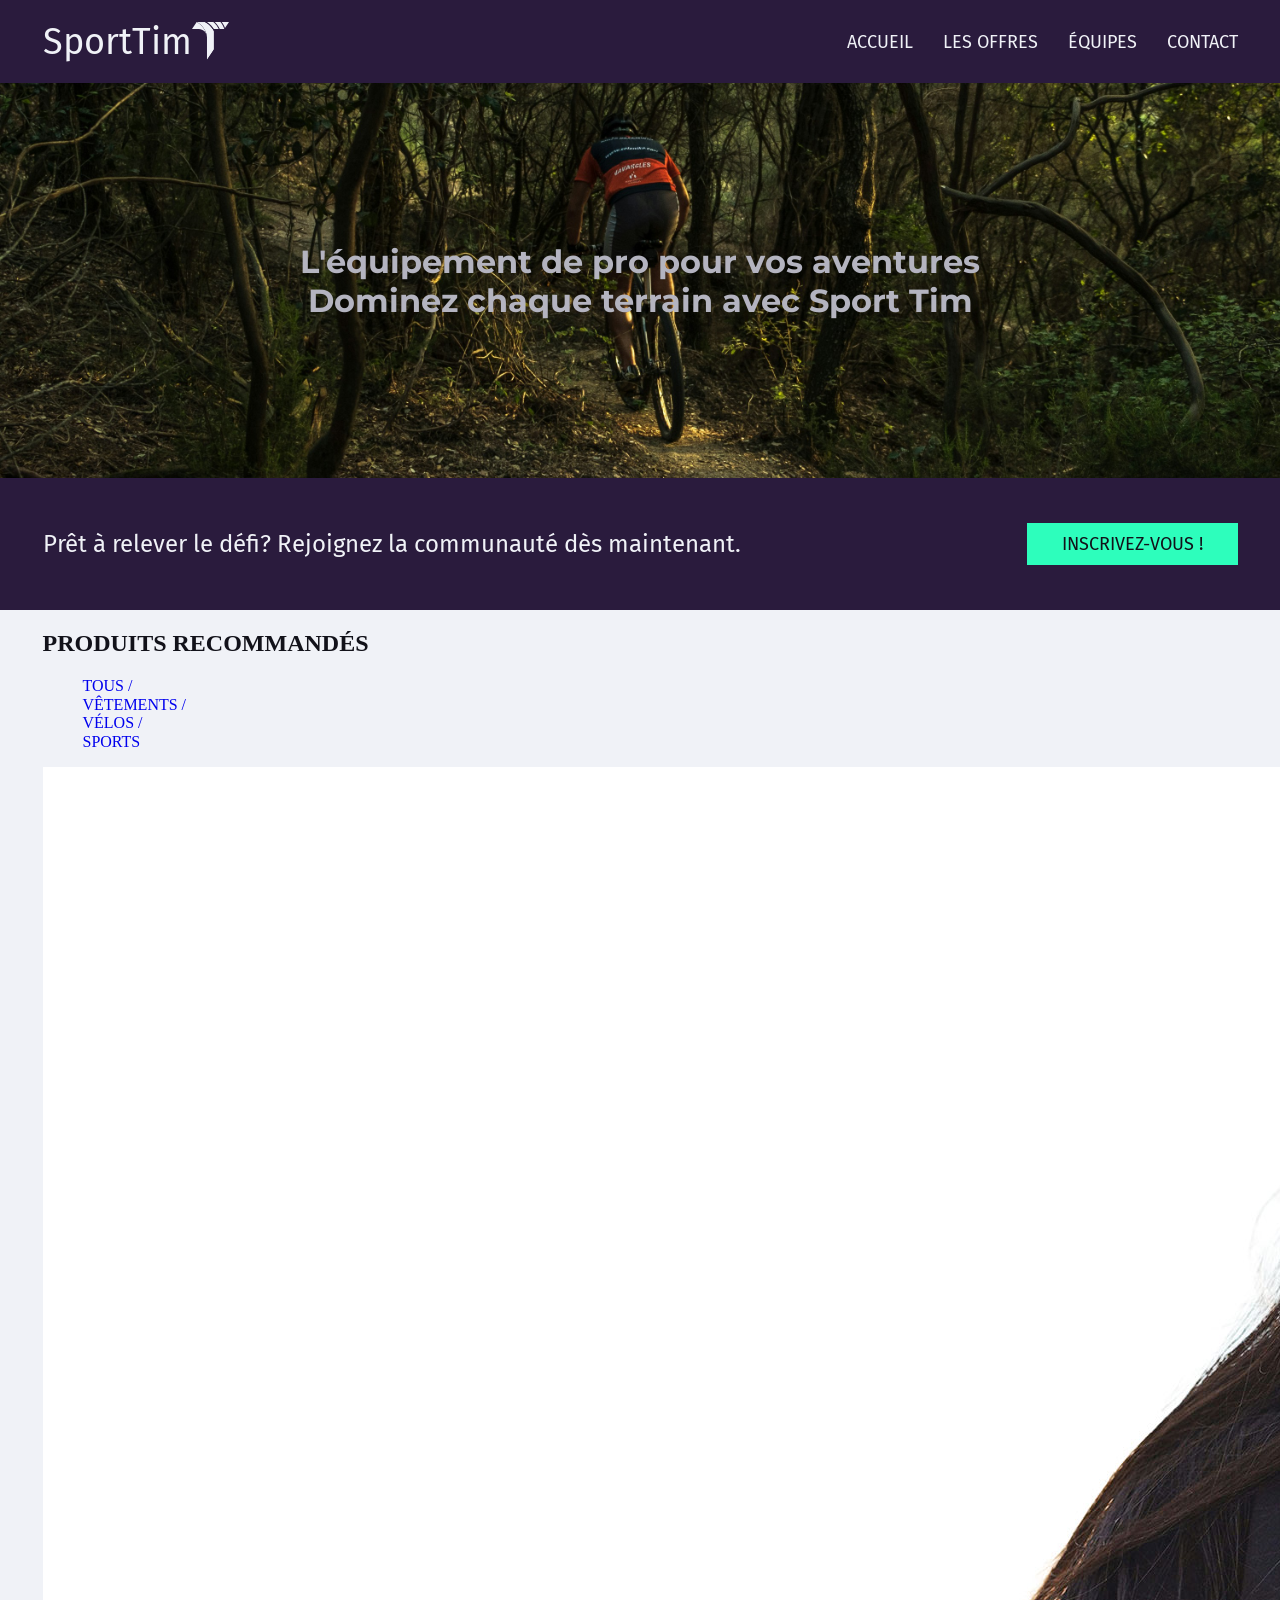
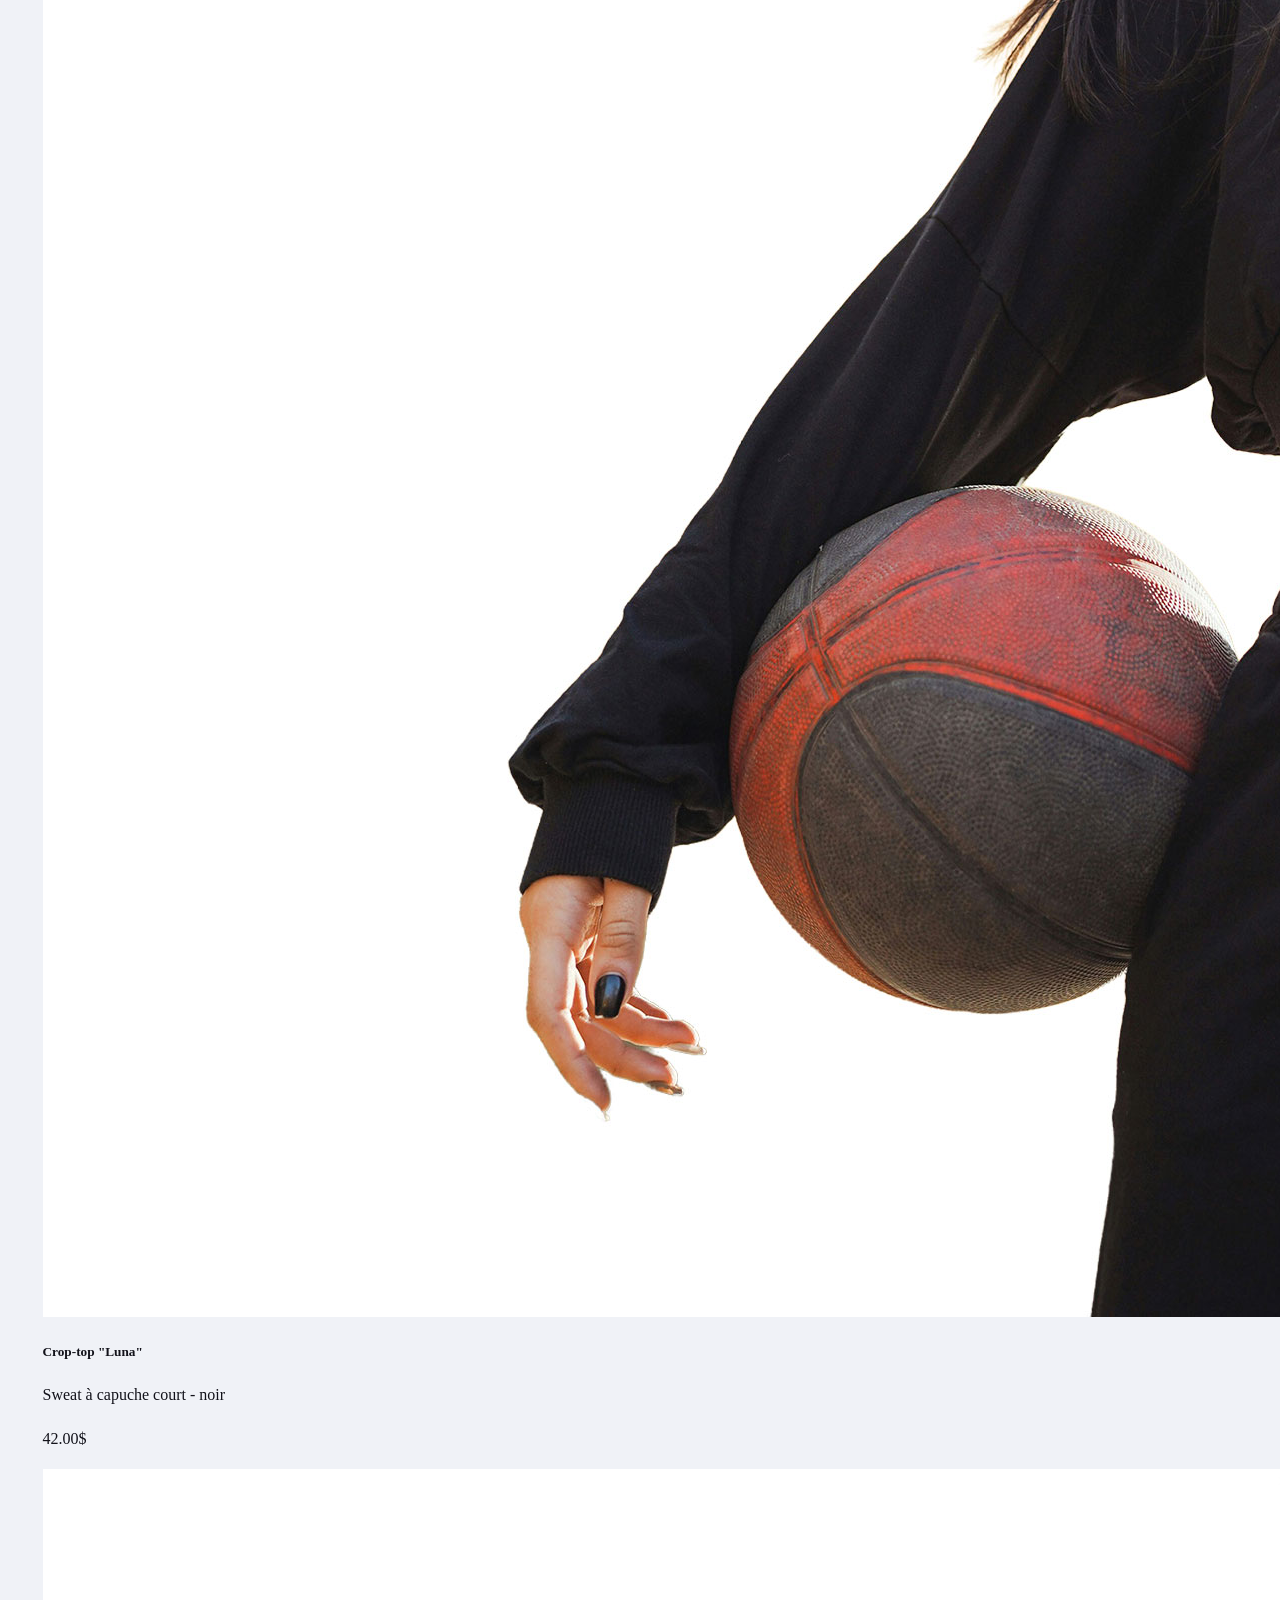
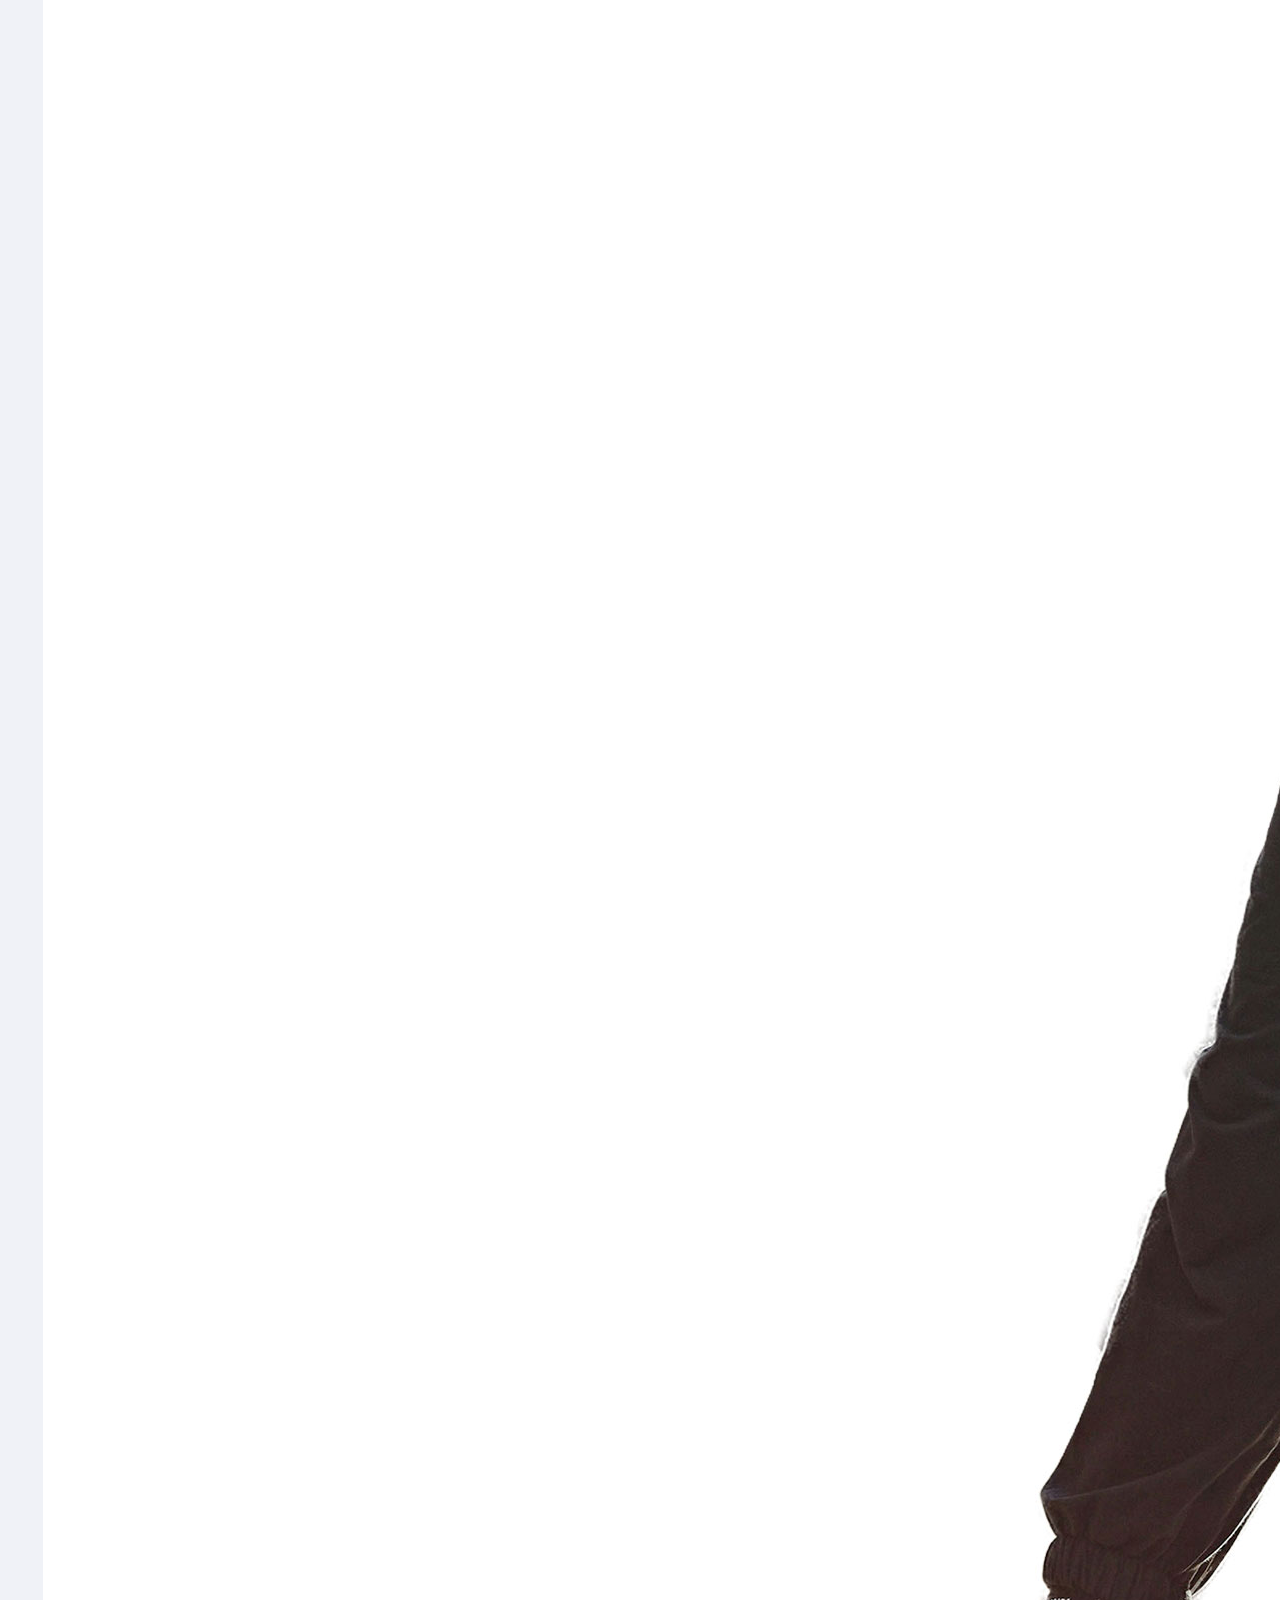
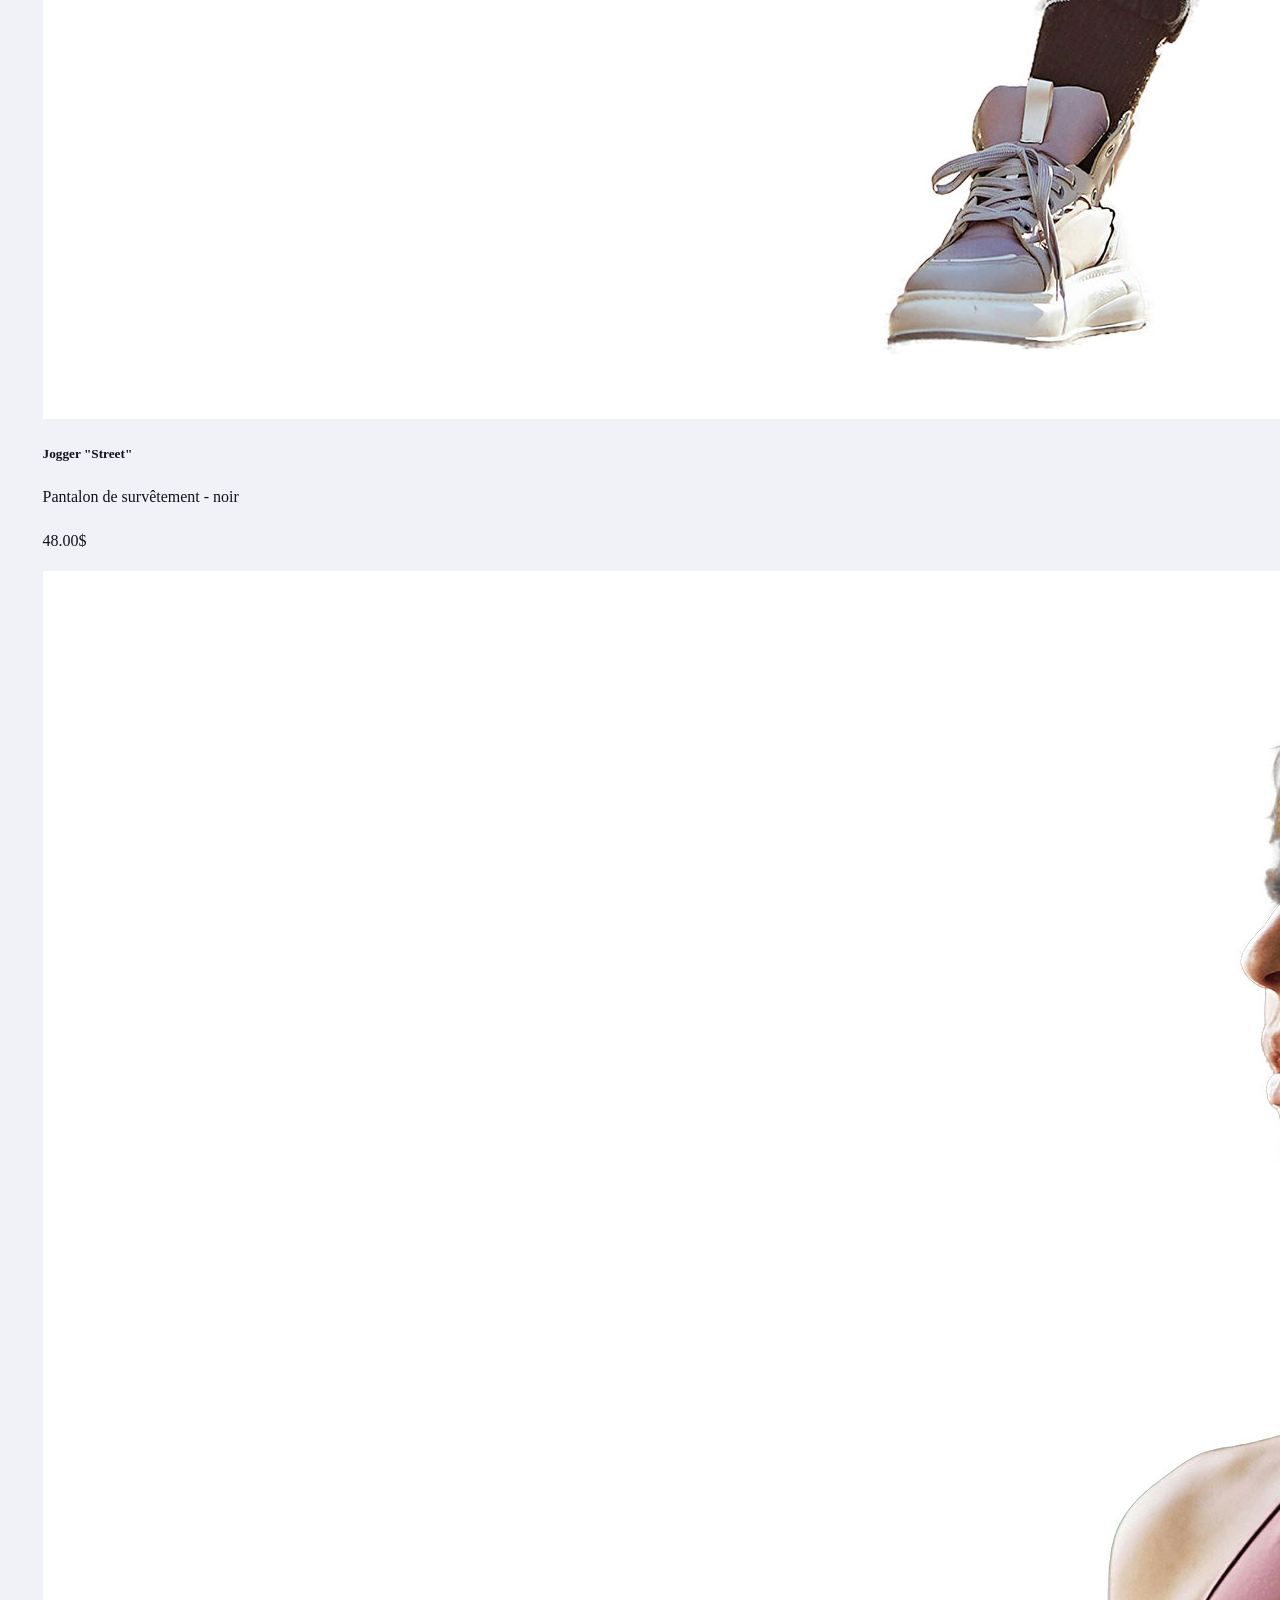
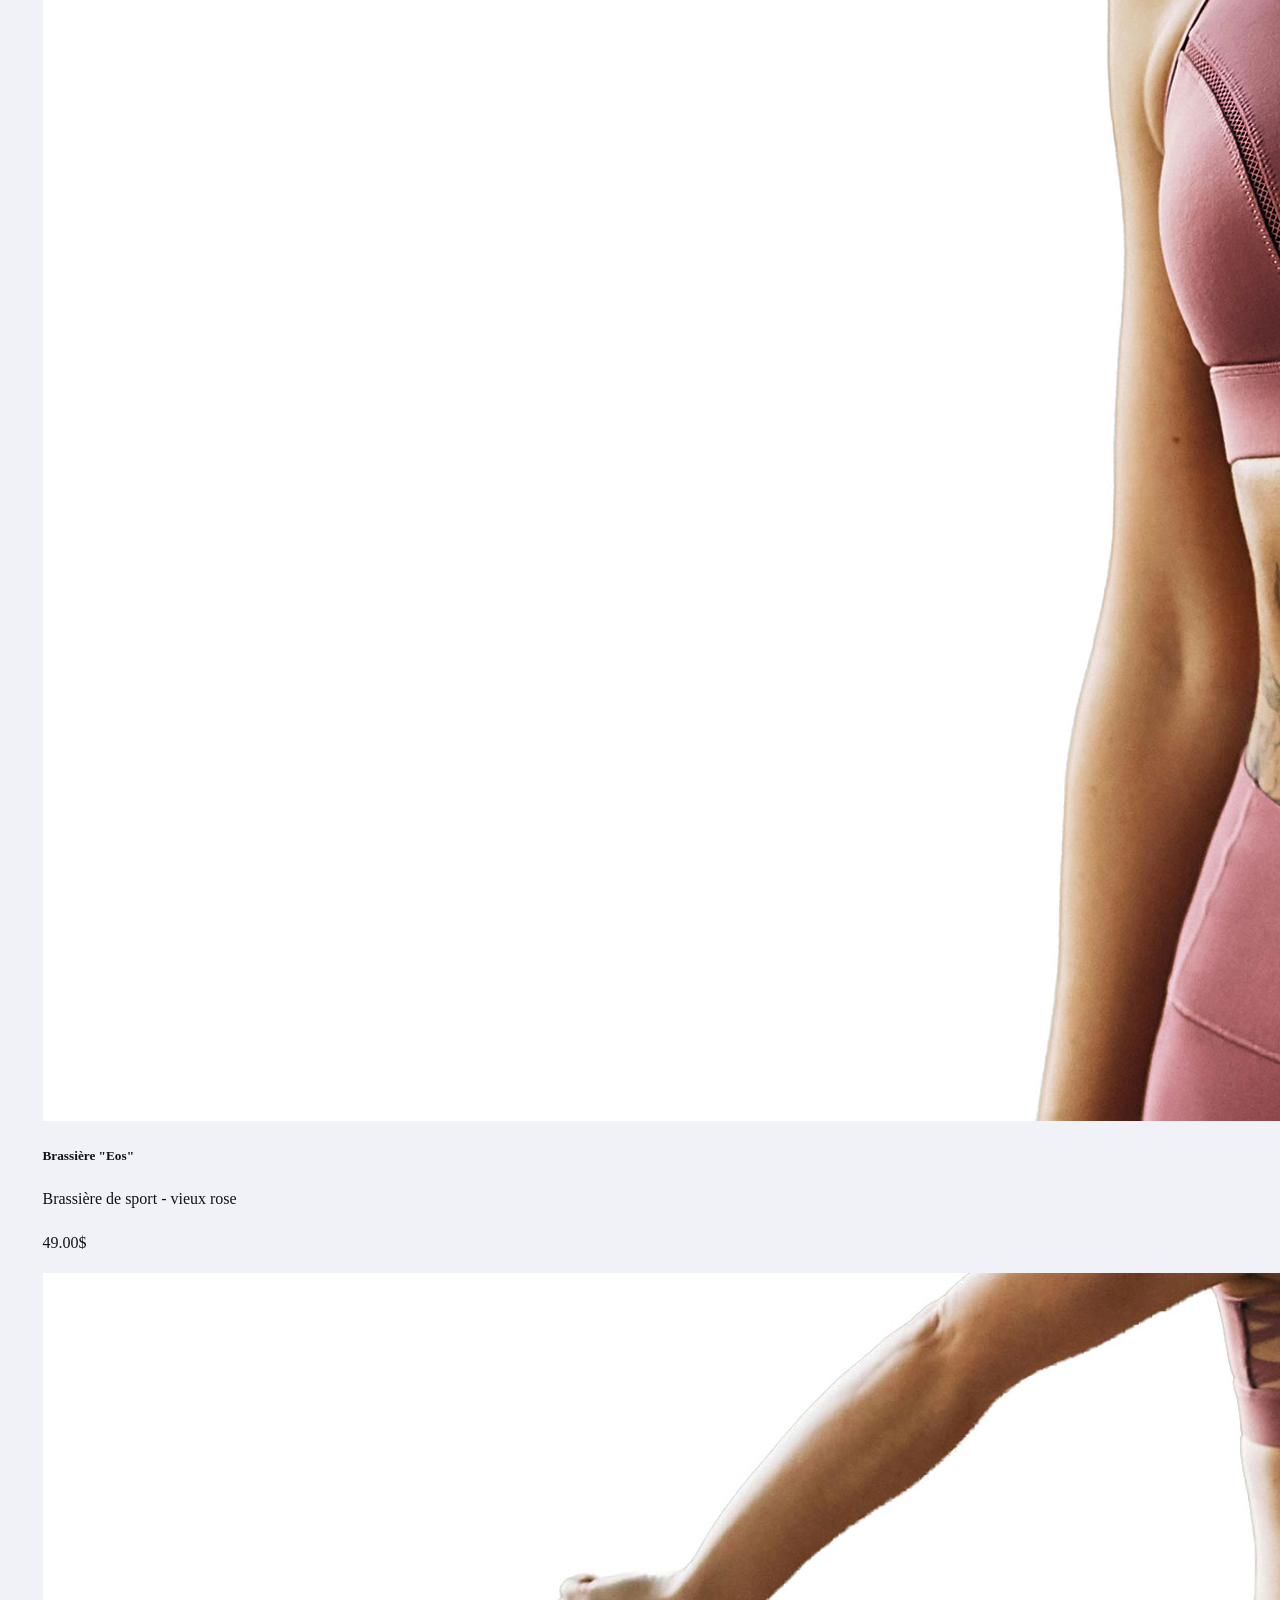
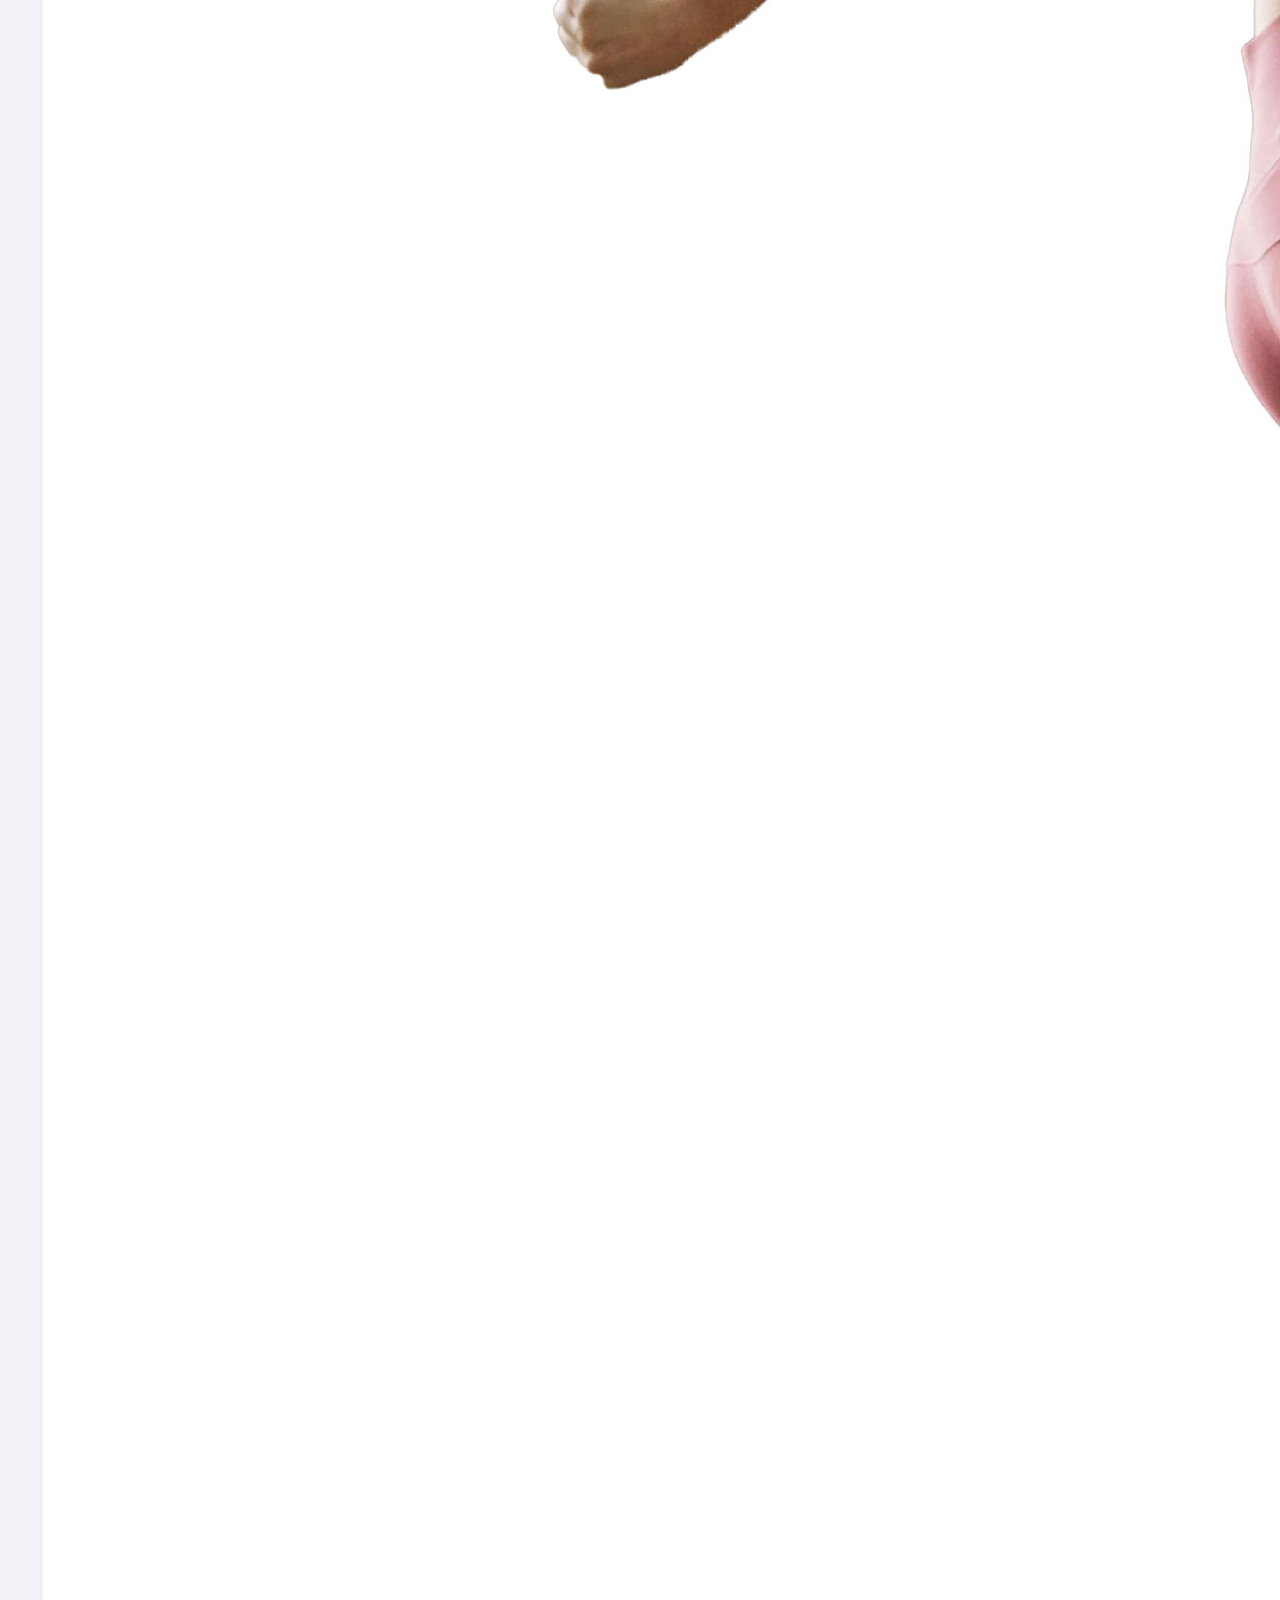
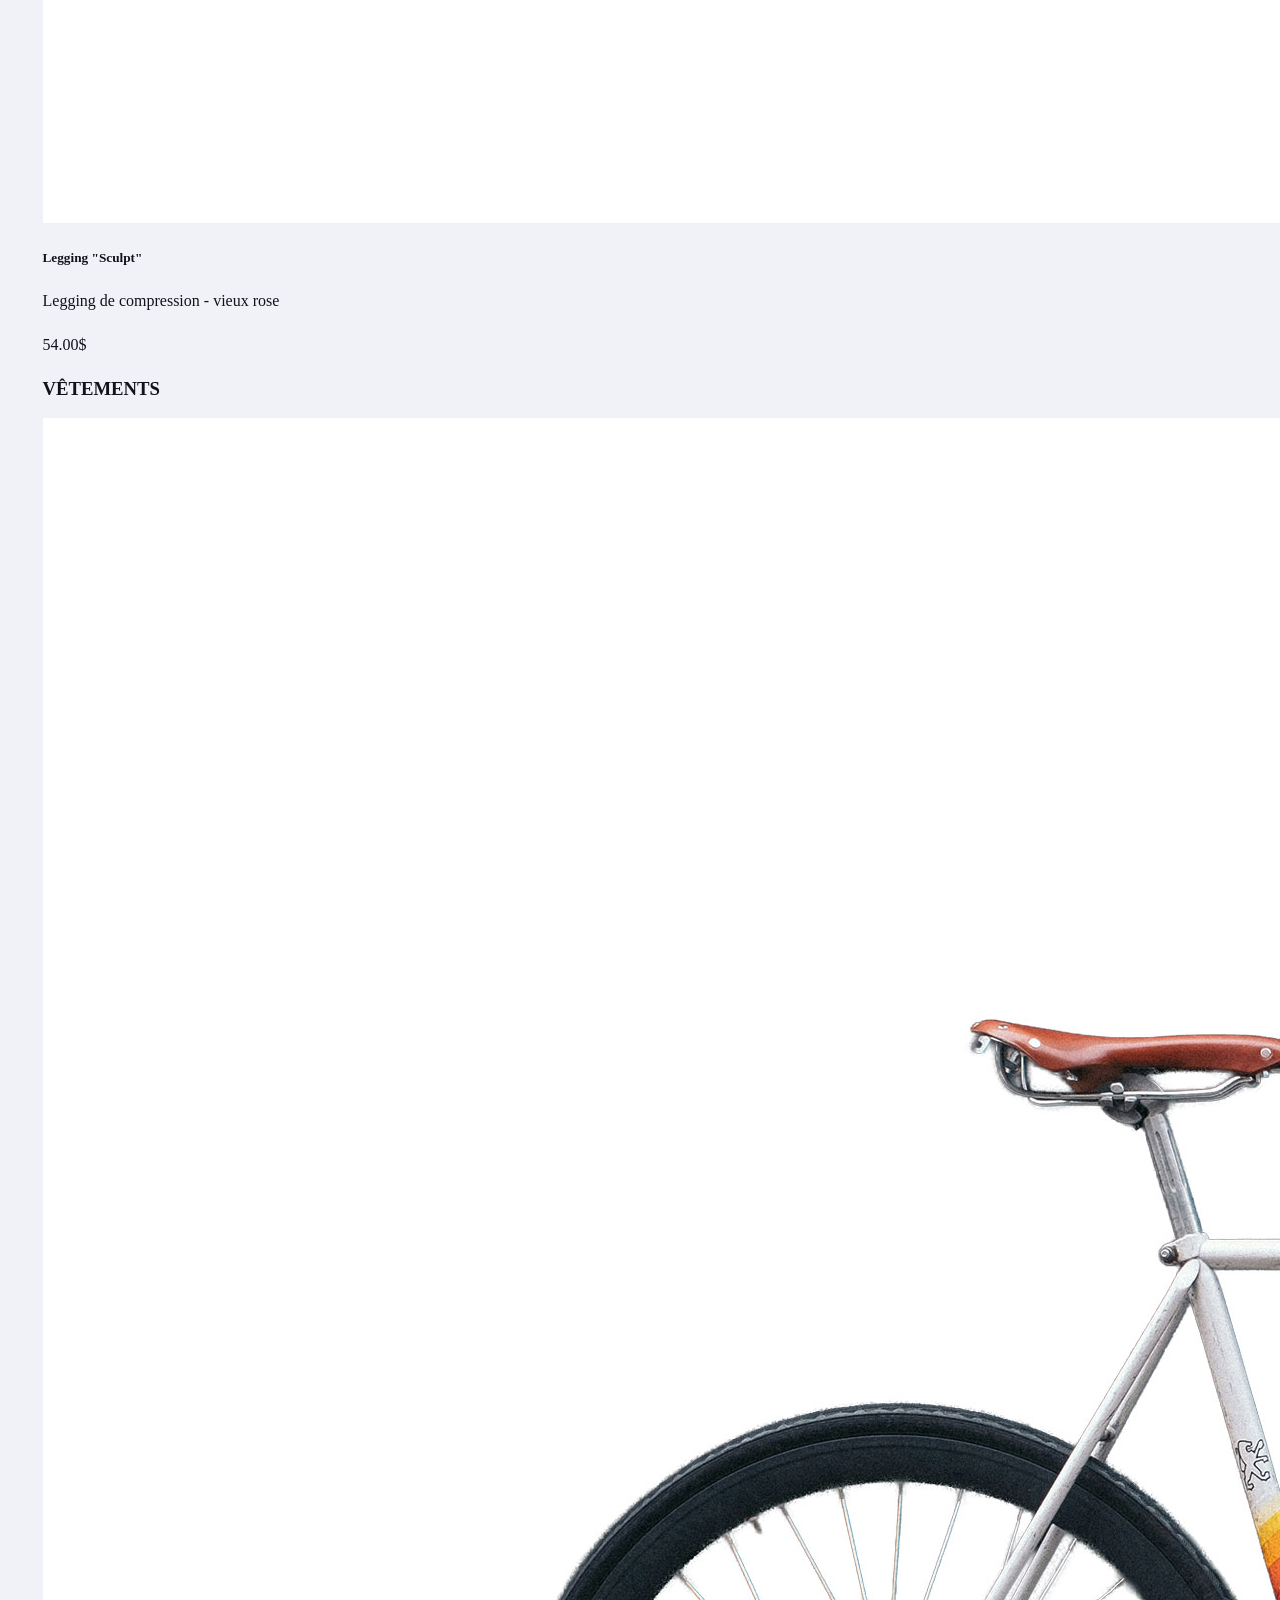
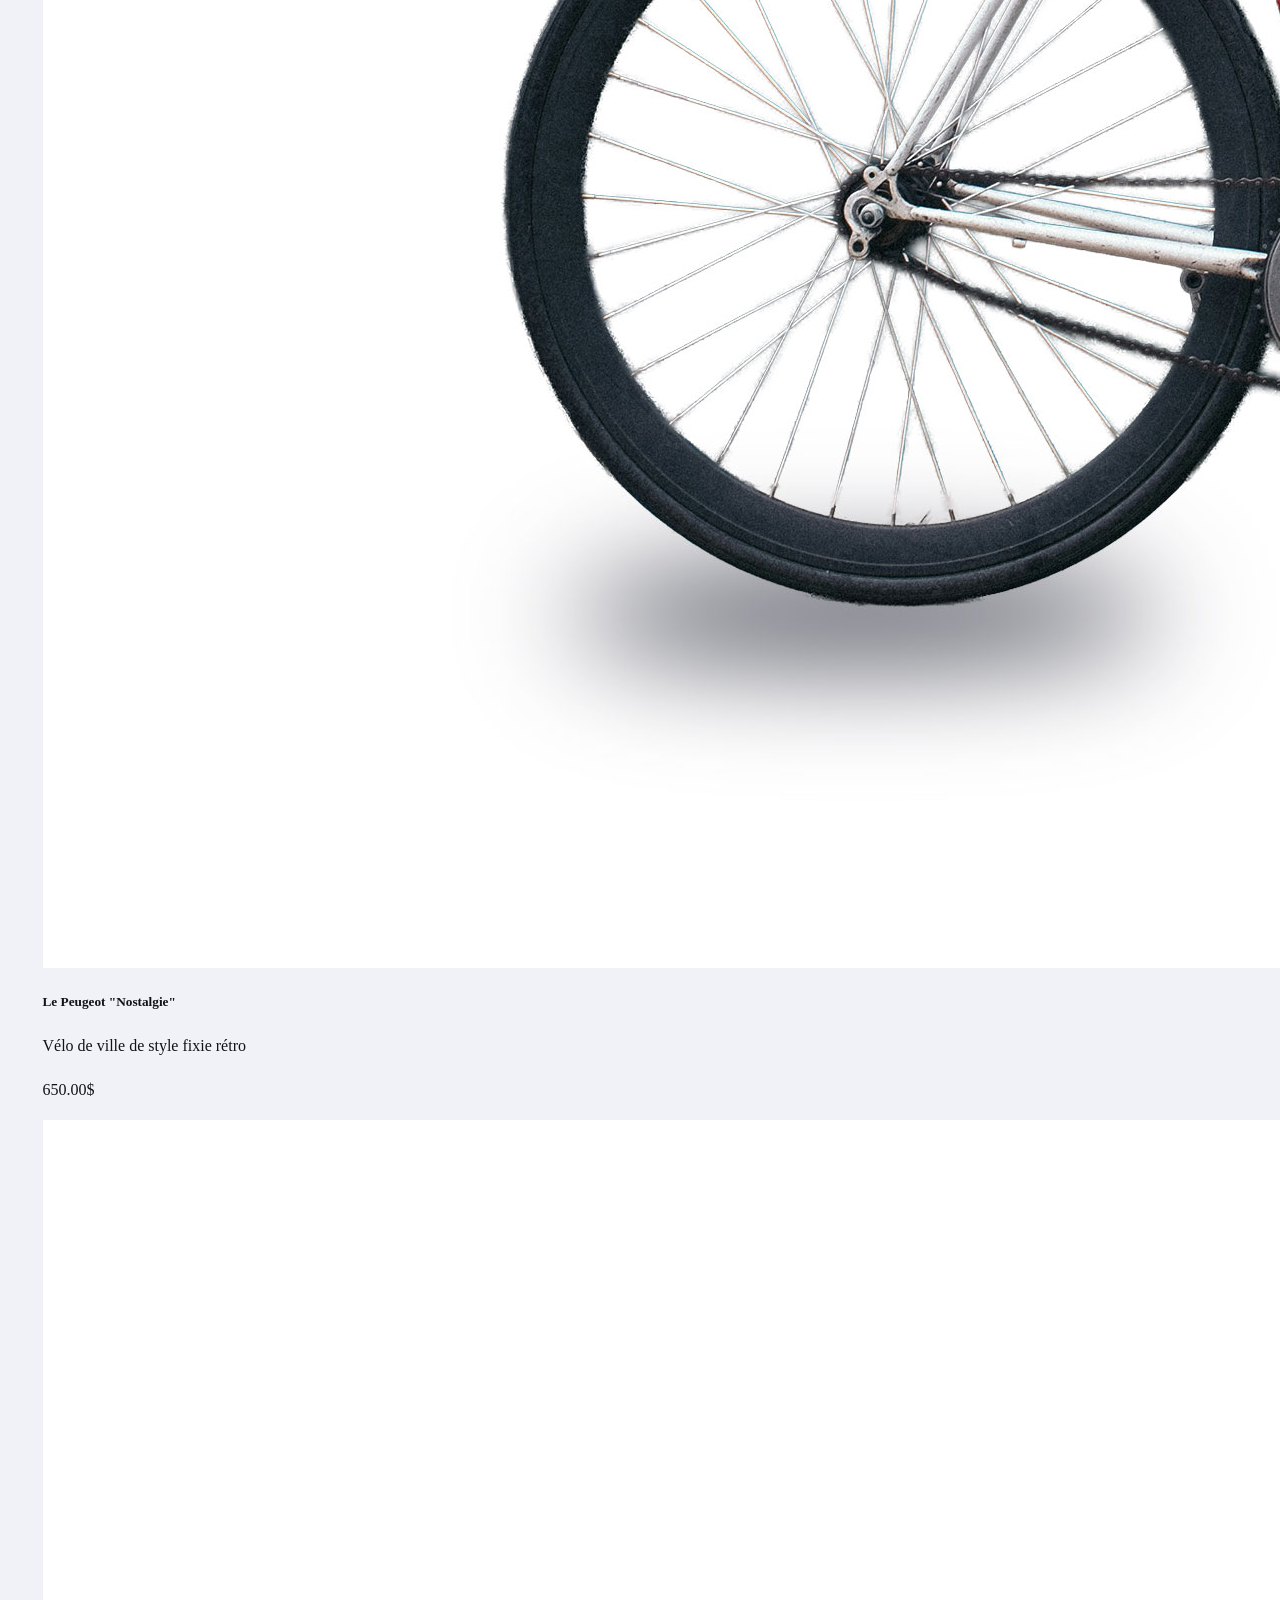
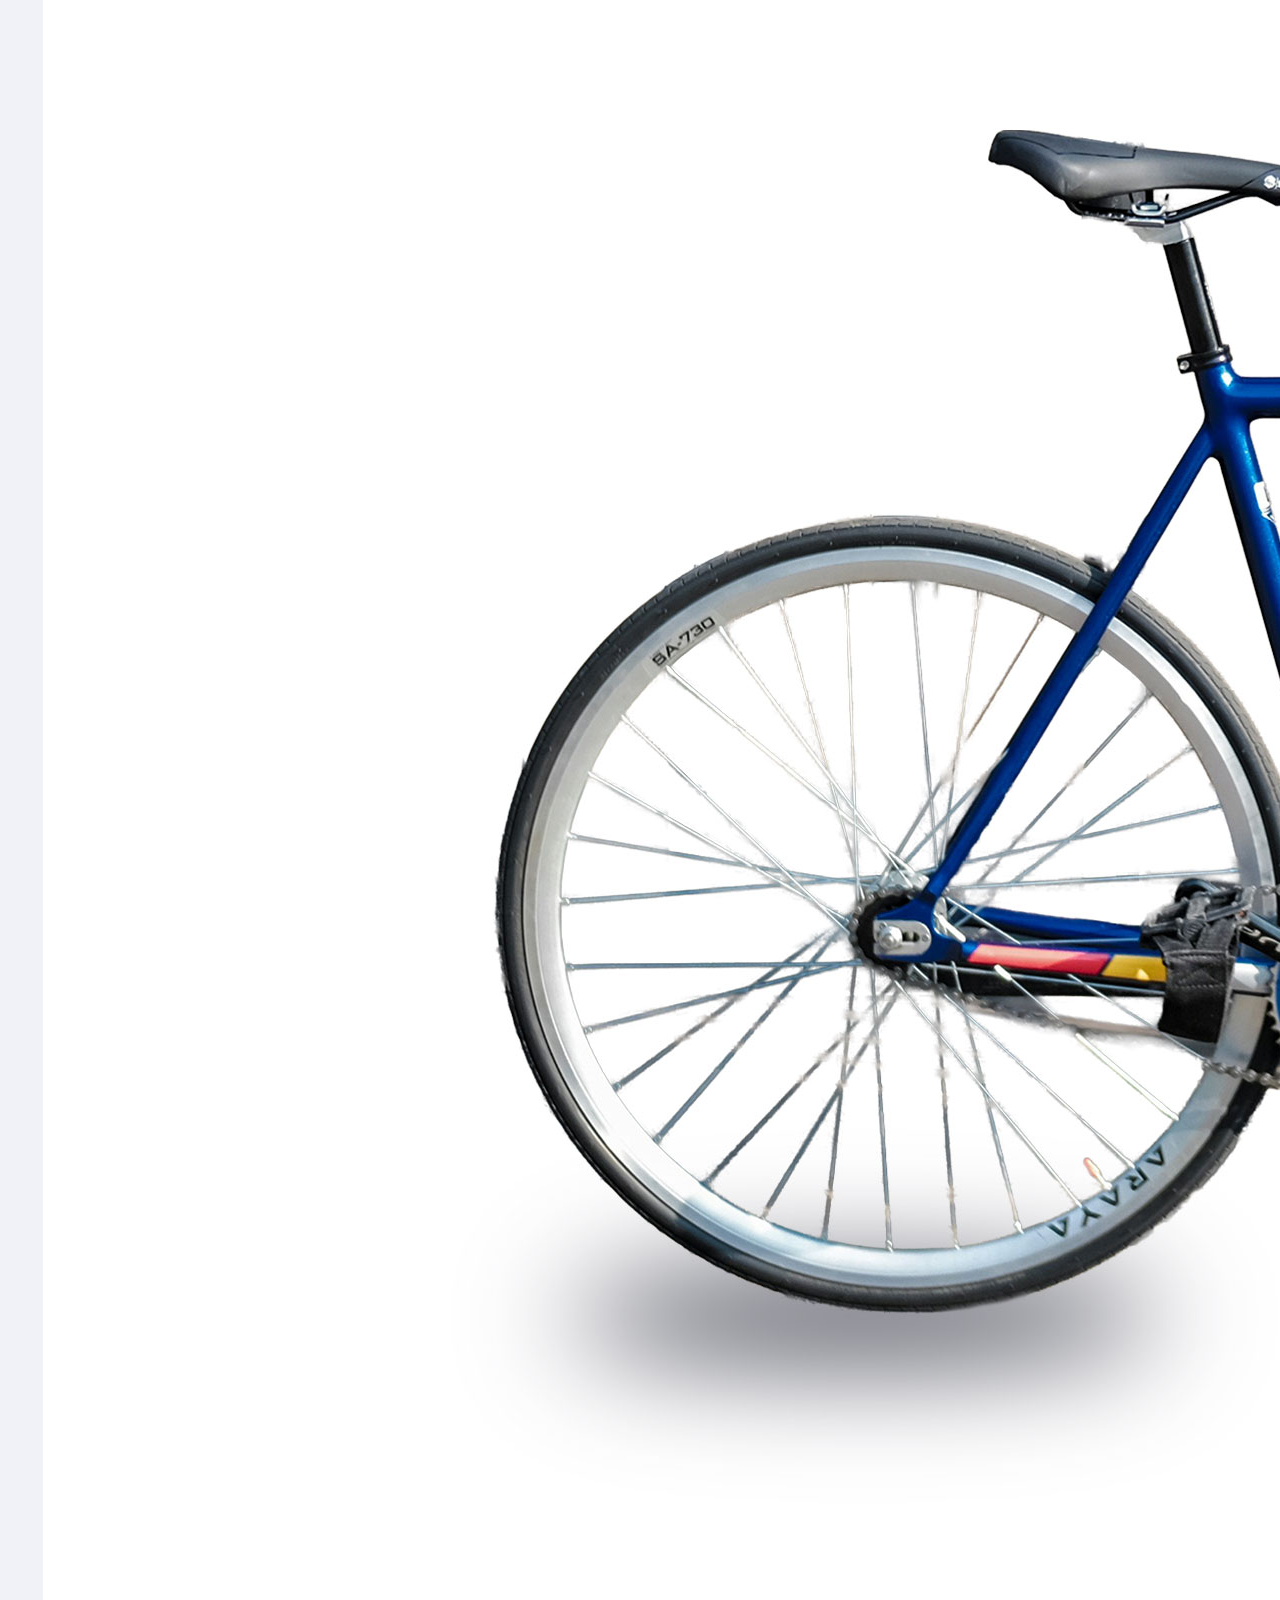
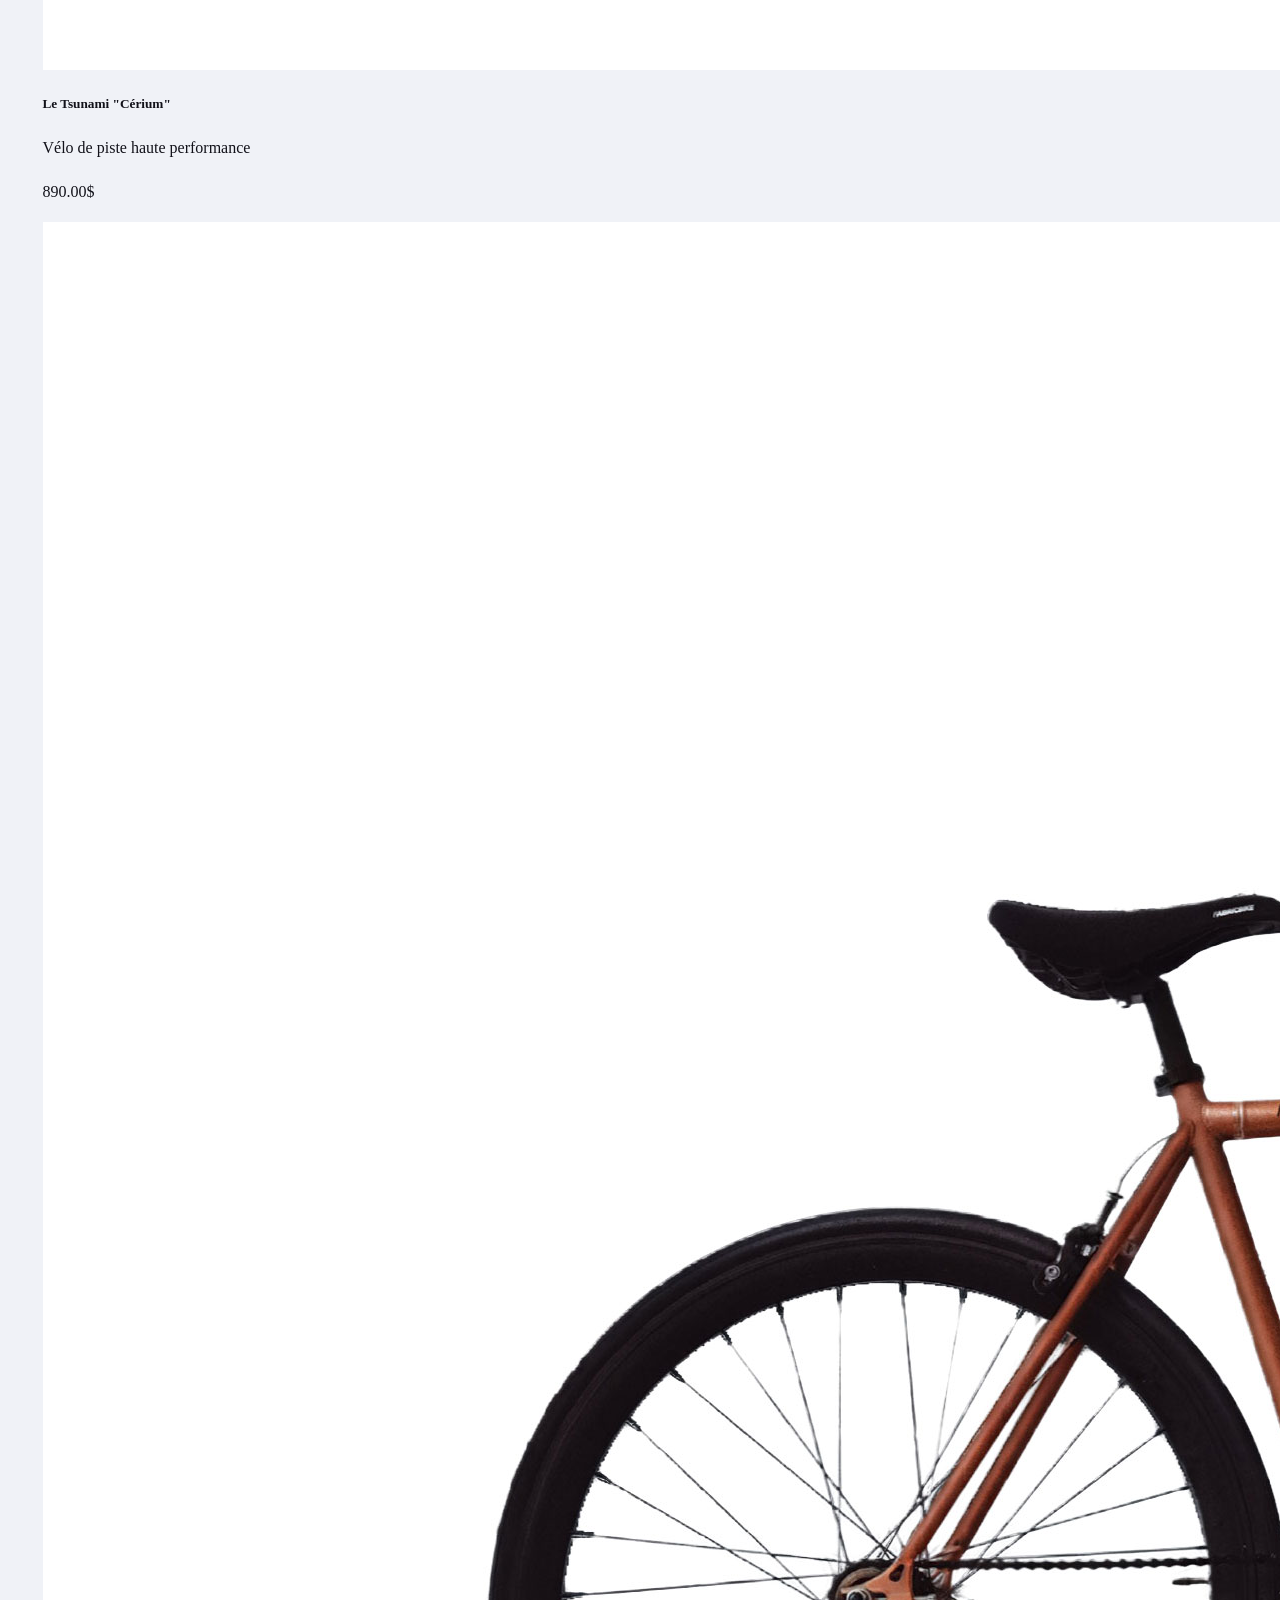
==== index.html @ 47d421eb "CTA-Terminé" ====
<!DOCTYPE html>
<html lang="fr">
  <head>
    <meta charset="UTF-8" />
    <meta name="viewport" content="width=device-width, initial-scale=1.0" />

    <link rel="stylesheet" href="css/normalize.css" />

    <link
      rel="stylesheet"
      href="https://fonts.googleapis.com/css2?family=Material+Symbols+Outlined:opsz,wght,FILL,GRAD@20..48,100..700,0..1,-50..200"
    />

    <link rel="preconnect" href="https://fonts.googleapis.com" />
    <link rel="preconnect" href="https://fonts.gstatic.com" crossorigin />
    <link
      href="https://fonts.googleapis.com/css2?family=Fira+Sans:ital,wght@0,100;0,200;0,300;0,400;0,500;0,600;0,700;0,800;0,900;1,100;1,200;1,300;1,400;1,500;1,600;1,700;1,800;1,900&family=Montserrat:ital,wght@0,100..900;1,100..900&display=swap"
      rel="stylesheet"
    />

    <link rel="stylesheet" href="css/style.css">
    <title>SportTim</title>
  </head>
  <body>
    <!--EnTête-->

    <header class="header">
      <div class="wrapper">
        <a class="logo" href="#"
          >SportTim <img src="images/Logo.svg" alt="Logo de SportTim"
        /></a>

        <nav>
          <ul class="menu">
            <li><a href="#">ACCUEIL</a></li>
            <li><a href="#">LES OFFRES</a></li>
            <li><a href="#">ÉQUIPES</a></li>
            <li><a href="#">CONTACT</a></li>
          </ul>
        </nav>
      </div>
    </header>

    <section class="hero">
      <div class="wrapper">
        <div class="contenu_hero">
          <h1>
            L'équipement de pro pour vos aventures <br>Dominez chaque terrain avec Sport Tim
          </h1>
        </div>
      </div>
    </section>

    <section class="call_to_action">
      <div class="wrapper">
        <h4>Prêt à relever le défi? Rejoignez la communauté dès maintenant.</h4>
        <a class="bouton" href="#">INSCRIVEZ-VOUS !</a>
      </div>
    </section>

    <!--Conteneur principal-->

    <section class="produits">
      <div class="wrapper">
        <div class="titre_produits">
          <h2>PRODUITS RECOMMANDÉS</h2>
          <nav>
            <ul class="nav_section">
              <li><a href="#">TOUS /</a></li>
              <li><a href="#">VÊTEMENTS /</a></li>
              <li><a href="#">VÉLOS /</a></li>
              <li><a href="#">SPORTS</a></li>
            </ul>
          </nav>
        </div>

        <div class="conteneur_vetements">
          <article class="card">
            <img src="images/vetement_01.jpg" alt="Crop-top Luna" />
            <h5>Crop-top "Luna"</h5>
            <p>Sweat à capuche court - noir</p>
            <p>42.00$</p>
          </article>

          <article class="card">
            <img src="images/pantalon_01.jpg" alt="Jogger Street" />
            <h5>Jogger "Street"</h5>
            <p>Pantalon de survêtement - noir</p>
            <p>48.00$</p>
          </article>

          <article class="card">
            <img src="images/vetement_02.jpg" alt="Brassière Eos" />
            <h5>Brassière "Eos"</h5>
            <p>Brassière de sport - vieux rose</p>
            <p>49.00$</p>
          </article>

          <article class="card">
            <img src="images/pantalon_02.jpg" alt="Legging Sculpt" />
            <h5>Legging "Sculpt"</h5>
            <p>Legging de compression - vieux rose</p>
            <p>54.00$</p>
          </article>
        </div>

        <div class="titre_vetements">
          <h3>VÊTEMENTS</h3>
        </div>

        <div class="conteneur_velo">
          <article class="card">
            <img src="images/velo_01.jpg" alt="Le Peugeot Nostalgie" />
            <h5>Le Peugeot "Nostalgie"</h5>
            <p>Vélo de ville de style fixie rétro</p>
            <p>650.00$</p>
          </article>

          <article class="card">
            <img src="images/velo_02.jpg" alt="Le Tsunami Cérium" />
            <h5>Le Tsunami "Cérium"</h5>
            <p>Vélo de piste haute performance</p>
            <p>890.00$</p>
          </article>

          <article class="card">
            <img src="images/velo_03.jpg" alt="Le Fabric Bronze" />
            <h5>Le Fabric "Bronze"</h5>
            <p>Bélo urbain minimaliste</p>
            <p>575.00$</p>
          </article>

          <article class="card">
            <img src="images/velo_04.jpg" alt="Le Specialized Apex" />
            <h5>Le Specialized "Apex"</h5>
            <p>Vélo de route de compétition</p>
            <p>3 200.00$</p>
          </article>
        </div>

        <div class="titre_velo">
          <h3>VÉLOS</h3>
        </div>

        <div class="bouton_produits">
          <a class="bouton" href="#">Voir tous les produits</a>
        </div>
      </div>
    </section>

    <!--Conteneur secondaire-->

    <section class="equipe">
      <div class="wrapper">
        <div class="titre_equipe"></div>
        <h2>NOTRE ÉQUIPE</h2>
        <p>
          Notre équipe de passionnés vous sélectionne les meilleurs équipements
          pour repousser vos limites. Profitez de notre expertise pour vivre
          pleinement votre passion du sport.
        </p>
      </div>

      <article class="card">
        <img src="images/employe_01.jpg" alt="Léa Marchand" />
        <h3>Léa Marchand</h3>
        <p>Directrice des opérations</p>
      </article>

      <article class="card">
        <img src="images/employe_02.jpg" alt="Marc-André Bossé" />
        <h3>Marc-André Bossé</h3>
        <p>Expert Technique</p>
      </article>

      <article class="card">
        <img src="images/employe_03.jpg" alt="Sophie Morin" />
        <h3>Sophie Morin</h3>
        <p>Conseillère Client</p>
      </article>
    </section>

    <!--Conteneur Tertiaire-->

    <section class="contact">
      <div class="wrapper">
        <div class="contenu_contact">
          <h2>POUR NOUS CONTACTER</h2>
          <p>
            445 Rue Saint-Louis <br />
            Montréal (Québec) H2W 1V8 <br />
            Canada <br />Tel: (202) 456-1111
          </p>
          <a class="bouton" href="#">ENVOYER UN COURRIEL</a>
        </div>
        <div class="contactbackground"></div>
      </div>
    </section>

    <!--Pied de page-->

    <footer class="footer">
      <div class="wrapper">
        <ul>
          <li>
            <a href="#"><img src="images/facebook.svg" alt="facebook" /></a>
          </li>
          <li>
            <a href="#"><img src="images/twitter.svg" alt="twitter" /></a>
          </li>
          <li>
            <a href="#"><img src="images/youtube.svg" alt="youtbe" /></a>
          </li>
          <li>
            <a href="#"><img src="images/tiktok.svg" alt="tiktok" /></a>
          </li>
          <li>
            <a href="#"><img src="images/linkedIn.svg" alt="linkedIn" /></a>
          </li>
        </ul>

        <a href="#"
          ><span class="material-symbols-outlined"> arrow_upward </span></a
        >
      </div>
    </footer>
  </body>
</html>
---- css/style.css ----
/*-------------------------------------------------------------------------------
GÉNÉRIQUE 
--------------------------------------------------------------------------------*/

html {
  box-sizing: border-box;
}

*,
*::before,
*::after {
  box-sizing: inherit;
}

/*-------------------------------------------------------------------------------
ÉLÉMENTS 
--------------------------------------------------------------------------------*/

/*--Général--*/

body{
    margin: 0;
    padding: 0;
    background-color: #F0F2F7;
    color: #12121A;
}

.wrapper{
    max-width: 1195px;
    margin: 0 auto;
}

a{
    text-decoration: none;
}

p{
    font: 400 1.125 "Fira Sans", sans-serif;
    line-height: 28px;
}

ul{
    list-style: none;
}


/*--Call-to-action--*/

h4{
    font: 400 1.5rem "Fira Sans", sans-serif;
}


/*-------------------------------------------------------------------------------
COMPONENTS 
--------------------------------------------------------------------------------*/

/*--Général--*/

.bouton{
    background-color: #2DFEBC;
    color: #12121A;
    padding: 10px 30px;

    font: 400 1.125rem "Fira Sans", sans-serif;

    border-right: #2DFEBC solid 5px;
    border-left:#2DFEBC solid 5px ;
}

.bouton:hover{
    border: #12121A solid 5px;

    
    
}

/*--Header--*/

.header{
    background-color:#2A1B3D ;
    color: #F0F2F7;

}

.logo{
    font: 400 2.25rem "Fira Sans", sans-serif;
    color: #F0F2F7;
    display: flex;
    align-items: center;
    justify-content: center;
}

.logo img{
    width:37px;

}

.header .wrapper{
    height: 83px;
    display: flex;
    align-items: center;
    justify-content: space-between;
}

.menu{
    display: flex;
    align-items: center;
    justify-content: space-between;
    gap: 30px;

}

.menu a{
    color:#F0F2F7 ;

    font: 400 1.125rem "Fira Sans", sans-serif;
}

.menu a:hover{
    color: #2DFEBC;
}






/*--Héro--*/

.hero{
    background-image: url(../images/hero.jpg);
    background-size: cover;
    background-position: center;
    height: 395px;

}

.contenu_hero {
    display: flex;
    align-items: center;
    justify-content: center;

    color: #B4B4C0;

    height: 395px;


    font: 800 1rem "Montserrat", sans-serif;
    text-align: center;
}




/*--Call-to-action--*/

.call_to_action{
    background-color: #2A1B3D;
    color: #F0F2F7;
    height: 132px;
}

.call_to_action .wrapper{
    display: flex;
    align-items: center;
    justify-content: space-between;
    height: 132px;

}
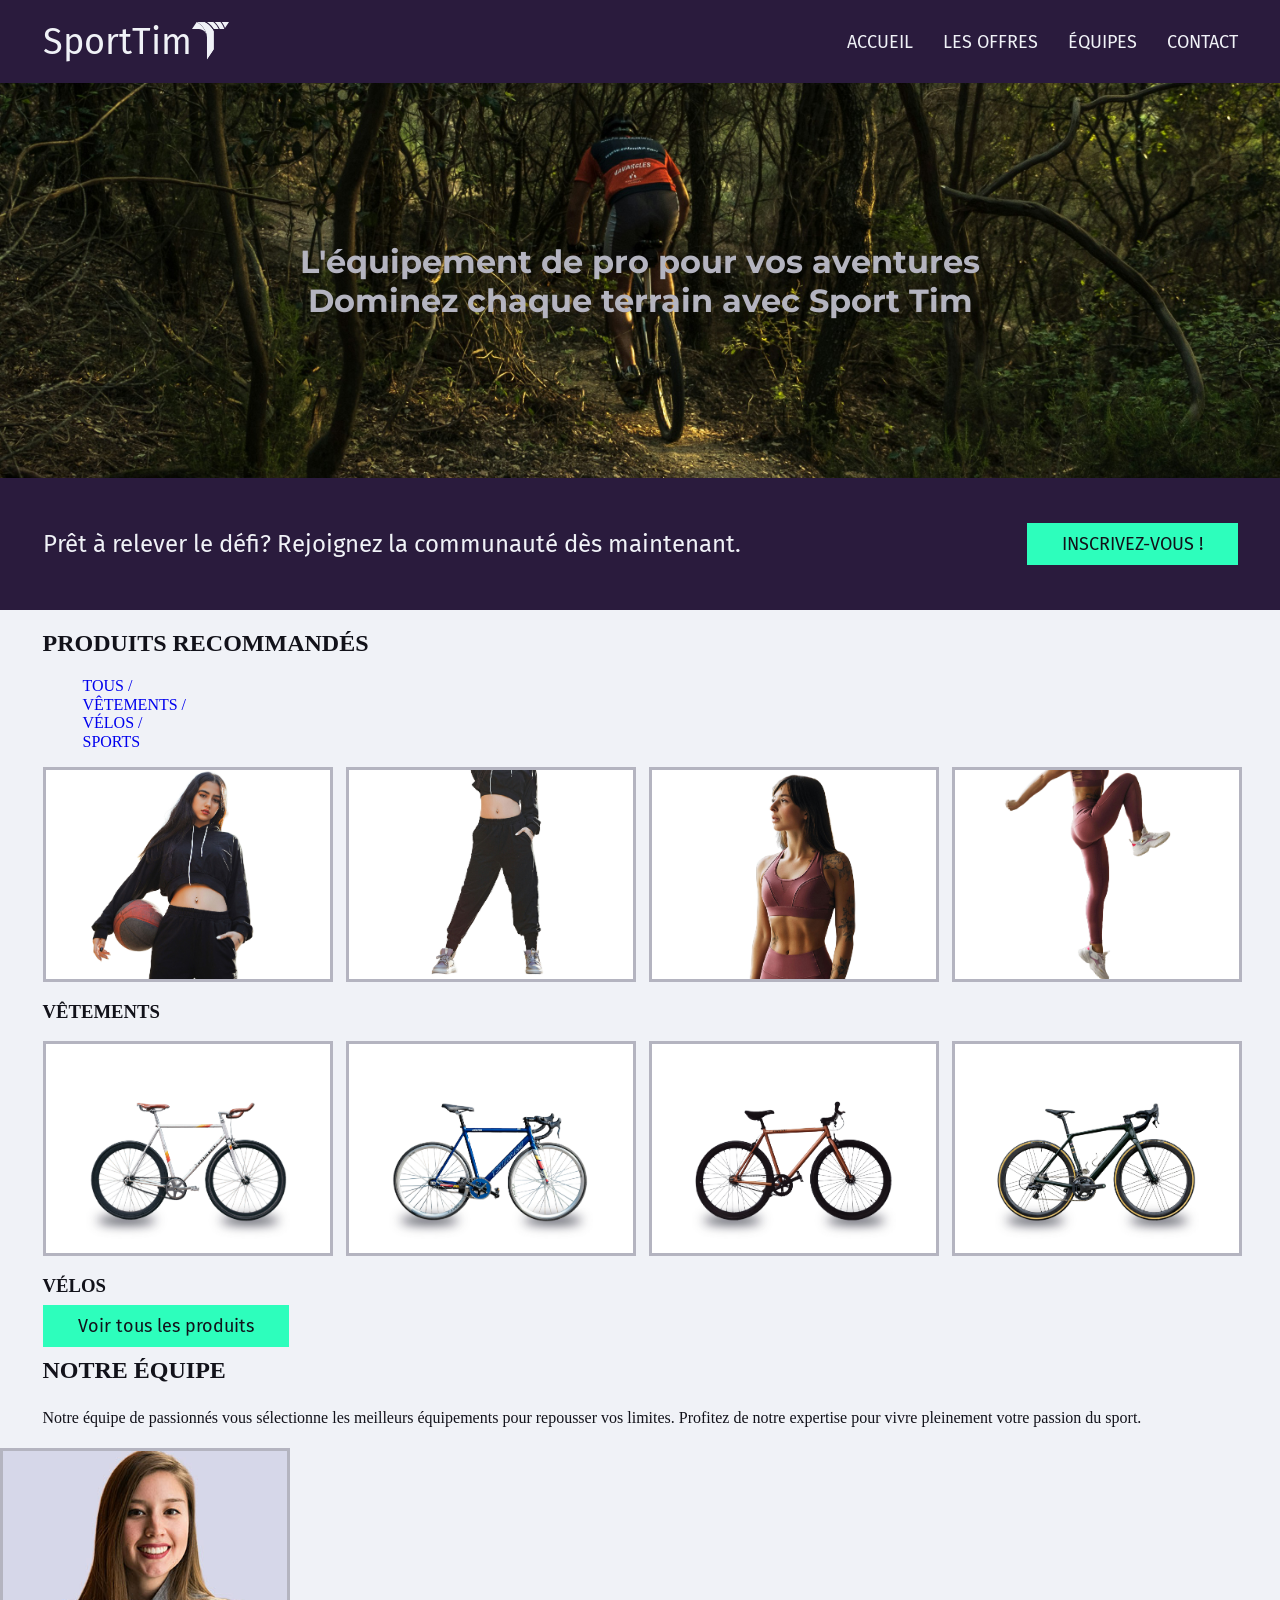
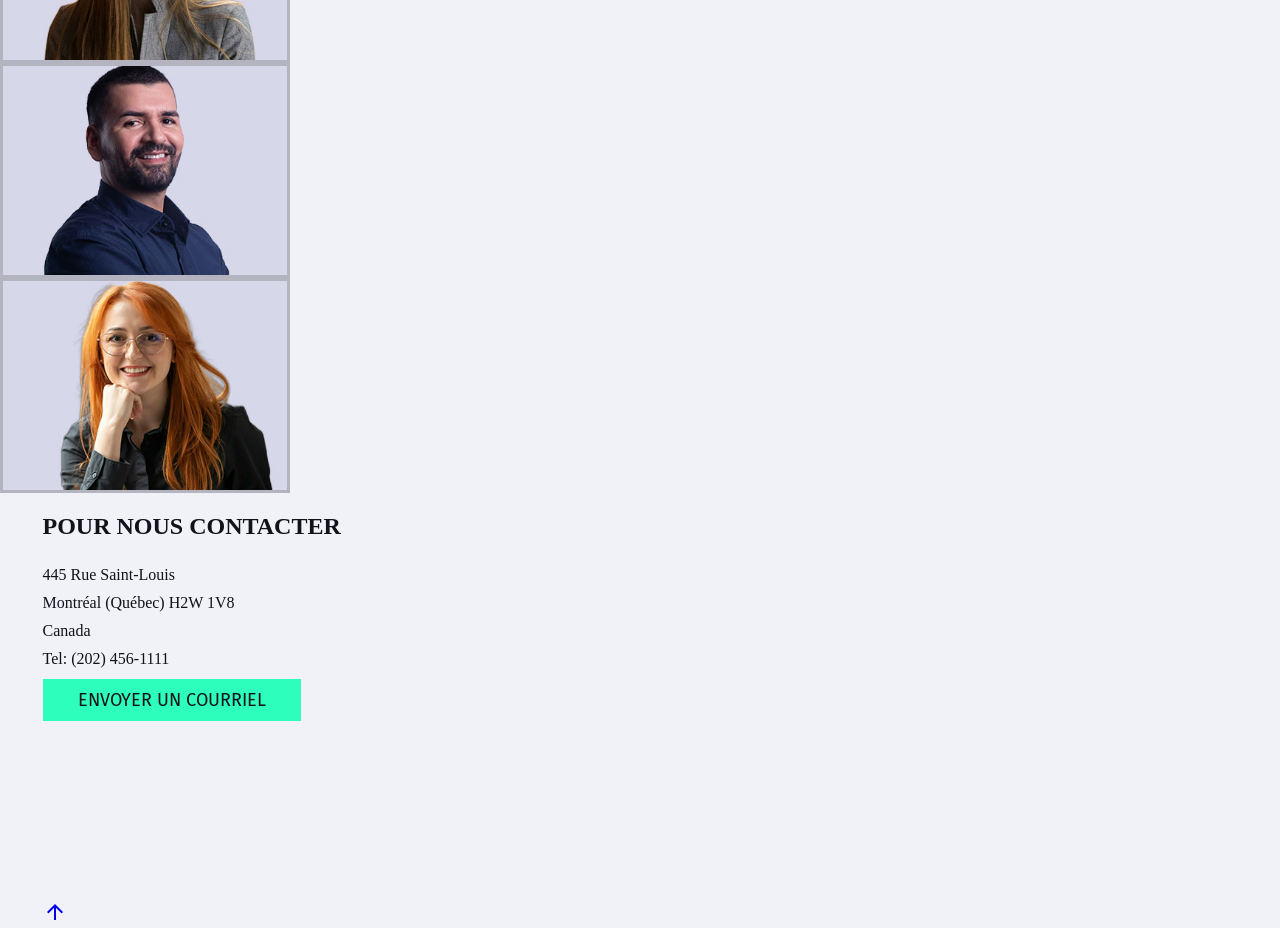
==== commit 77df04a5: "article:hover terminé!!!" ====
--- a/index.html
+++ b/index.html
@@ -1,228 +1,268 @@
 <!DOCTYPE html>
 <html lang="fr">
-  <head>
-    <meta charset="UTF-8" />
-    <meta name="viewport" content="width=device-width, initial-scale=1.0" />
-
-    <link rel="stylesheet" href="css/normalize.css" />
-
-    <link
-      rel="stylesheet"
-      href="https://fonts.googleapis.com/css2?family=Material+Symbols+Outlined:opsz,wght,FILL,GRAD@20..48,100..700,0..1,-50..200"
-    />
-
-    <link rel="preconnect" href="https://fonts.googleapis.com" />
-    <link rel="preconnect" href="https://fonts.gstatic.com" crossorigin />
-    <link
-      href="https://fonts.googleapis.com/css2?family=Fira+Sans:ital,wght@0,100;0,200;0,300;0,400;0,500;0,600;0,700;0,800;0,900;1,100;1,200;1,300;1,400;1,500;1,600;1,700;1,800;1,900&family=Montserrat:ital,wght@0,100..900;1,100..900&display=swap"
-      rel="stylesheet"
-    />
-
-    <link rel="stylesheet" href="css/style.css">
-    <title>SportTim</title>
-  </head>
-  <body>
-    <!--EnTête-->
-
-    <header class="header">
-      <div class="wrapper">
-        <a class="logo" href="#"
-          >SportTim <img src="images/Logo.svg" alt="Logo de SportTim"
-        /></a>
-
+
+<head>
+  <meta charset="UTF-8" />
+  <meta name="viewport" content="width=device-width, initial-scale=1.0" />
+
+  <link rel="stylesheet" href="css/normalize.css" />
+
+  <link rel="stylesheet"
+    href="https://fonts.googleapis.com/css2?family=Material+Symbols+Outlined:opsz,wght,FILL,GRAD@20..48,100..700,0..1,-50..200" />
+
+  <link rel="preconnect" href="https://fonts.googleapis.com" />
+  <link rel="preconnect" href="https://fonts.gstatic.com" crossorigin />
+  <link
+    href="https://fonts.googleapis.com/css2?family=Fira+Sans:ital,wght@0,100;0,200;0,300;0,400;0,500;0,600;0,700;0,800;0,900;1,100;1,200;1,300;1,400;1,500;1,600;1,700;1,800;1,900&family=Montserrat:ital,wght@0,100..900;1,100..900&display=swap"
+    rel="stylesheet" />
+
+  <link rel="stylesheet" href="css/style.css">
+  <title>SportTim</title>
+</head>
+
+<body>
+  <!--EnTête-->
+
+  <header class="header">
+    <div class="wrapper">
+      <a class="logo" href="#">SportTim <img src="images/Logo.svg" alt="Logo de SportTim" /></a>
+
+      <nav>
+        <ul class="menu">
+          <li><a href="#">ACCUEIL</a></li>
+          <li><a href="#">LES OFFRES</a></li>
+          <li><a href="#">ÉQUIPES</a></li>
+          <li><a href="#">CONTACT</a></li>
+        </ul>
+      </nav>
+    </div>
+  </header>
+
+  <section class="hero">
+    <div class="wrapper">
+      <div class="contenu_hero">
+        <h1>
+          L'équipement de pro pour vos aventures <br>Dominez chaque terrain avec Sport Tim
+        </h1>
+      </div>
+    </div>
+  </section>
+
+  <section class="call_to_action">
+    <div class="wrapper">
+      <h4>Prêt à relever le défi? Rejoignez la communauté dès maintenant.</h4>
+      <a class="bouton" href="#">INSCRIVEZ-VOUS !</a>
+    </div>
+  </section>
+
+  <!--Conteneur principal-->
+
+  <section class="produits">
+    <div class="wrapper">
+      <div class="titre_produits">
+        <h2>PRODUITS RECOMMANDÉS</h2>
         <nav>
-          <ul class="menu">
-            <li><a href="#">ACCUEIL</a></li>
-            <li><a href="#">LES OFFRES</a></li>
-            <li><a href="#">ÉQUIPES</a></li>
-            <li><a href="#">CONTACT</a></li>
+          <ul class="nav_section">
+            <li><a href="#">TOUS /</a></li>
+            <li><a href="#">VÊTEMENTS /</a></li>
+            <li><a href="#">VÉLOS /</a></li>
+            <li><a href="#">SPORTS</a></li>
           </ul>
         </nav>
       </div>
-    </header>
-
-    <section class="hero">
-      <div class="wrapper">
-        <div class="contenu_hero">
-          <h1>
-            L'équipement de pro pour vos aventures <br>Dominez chaque terrain avec Sport Tim
-          </h1>
-        </div>
-      </div>
-    </section>
-
-    <section class="call_to_action">
-      <div class="wrapper">
-        <h4>Prêt à relever le défi? Rejoignez la communauté dès maintenant.</h4>
-        <a class="bouton" href="#">INSCRIVEZ-VOUS !</a>
-      </div>
-    </section>
-
-    <!--Conteneur principal-->
-
-    <section class="produits">
-      <div class="wrapper">
-        <div class="titre_produits">
-          <h2>PRODUITS RECOMMANDÉS</h2>
-          <nav>
-            <ul class="nav_section">
-              <li><a href="#">TOUS /</a></li>
-              <li><a href="#">VÊTEMENTS /</a></li>
-              <li><a href="#">VÉLOS /</a></li>
-              <li><a href="#">SPORTS</a></li>
-            </ul>
-          </nav>
-        </div>
-
-        <div class="conteneur_vetements">
-          <article class="card">
-            <img src="images/vetement_01.jpg" alt="Crop-top Luna" />
-            <h5>Crop-top "Luna"</h5>
-            <p>Sweat à capuche court - noir</p>
-            <p>42.00$</p>
-          </article>
-
-          <article class="card">
-            <img src="images/pantalon_01.jpg" alt="Jogger Street" />
-            <h5>Jogger "Street"</h5>
-            <p>Pantalon de survêtement - noir</p>
-            <p>48.00$</p>
-          </article>
-
-          <article class="card">
-            <img src="images/vetement_02.jpg" alt="Brassière Eos" />
-            <h5>Brassière "Eos"</h5>
-            <p>Brassière de sport - vieux rose</p>
-            <p>49.00$</p>
-          </article>
-
-          <article class="card">
-            <img src="images/pantalon_02.jpg" alt="Legging Sculpt" />
-            <h5>Legging "Sculpt"</h5>
-            <p>Legging de compression - vieux rose</p>
-            <p>54.00$</p>
-          </article>
-        </div>
-
-        <div class="titre_vetements">
-          <h3>VÊTEMENTS</h3>
-        </div>
-
-        <div class="conteneur_velo">
-          <article class="card">
-            <img src="images/velo_01.jpg" alt="Le Peugeot Nostalgie" />
-            <h5>Le Peugeot "Nostalgie"</h5>
-            <p>Vélo de ville de style fixie rétro</p>
-            <p>650.00$</p>
-          </article>
-
-          <article class="card">
-            <img src="images/velo_02.jpg" alt="Le Tsunami Cérium" />
-            <h5>Le Tsunami "Cérium"</h5>
-            <p>Vélo de piste haute performance</p>
-            <p>890.00$</p>
-          </article>
-
-          <article class="card">
-            <img src="images/velo_03.jpg" alt="Le Fabric Bronze" />
-            <h5>Le Fabric "Bronze"</h5>
-            <p>Bélo urbain minimaliste</p>
-            <p>575.00$</p>
-          </article>
-
-          <article class="card">
-            <img src="images/velo_04.jpg" alt="Le Specialized Apex" />
-            <h5>Le Specialized "Apex"</h5>
-            <p>Vélo de route de compétition</p>
-            <p>3 200.00$</p>
-          </article>
-        </div>
-
-        <div class="titre_velo">
-          <h3>VÉLOS</h3>
-        </div>
-
-        <div class="bouton_produits">
-          <a class="bouton" href="#">Voir tous les produits</a>
-        </div>
-      </div>
-    </section>
-
-    <!--Conteneur secondaire-->
-
-    <section class="equipe">
-      <div class="wrapper">
-        <div class="titre_equipe"></div>
-        <h2>NOTRE ÉQUIPE</h2>
+
+      <div class="conteneur_vetements">
+        <article class="card">
+          <img src="images/vetement_01.jpg" alt="Crop-top Luna" />
+          <div class="article_hover">
+            <div class="bas_gris">
+              <h5>Crop-top "Luna"</h5>
+              <p>Sweat à capuche court - noir</p>
+              <p>42.00$</p>
+            </div>
+             </div>
+        </article>
+
+        <article class="card">
+          <img src="images/pantalon_01.jpg" alt="Jogger Street" />
+          <div class="article_hover">
+            <div class="bas_gris">
+              <h5>Jogger "Street"</h5>
+              <p>Pantalon de survêtement - noir</p>
+              <p>48.00$</p>
+            </div>
+
+          </div>
+
+        </article>
+
+        <article class="card">
+          <img src="images/vetement_02.jpg" alt="Brassière Eos" />
+          <div class="article_hover">
+            <div class="bas_gris">
+              <h5>Brassière "Eos"</h5>
+              <p>Brassière de sport - vieux rose</p>
+              <p>49.00$</p>
+            </div>
+
+          </div>
+
+        </article>
+
+        <article class="card">
+          <img src="images/pantalon_02.jpg" alt="Legging Sculpt" />
+          <div class="article_hover">
+            <div class="bas_gris">
+              <h5>Legging "Sculpt"</h5>
+              <p>Legging de compression - vieux rose</p>
+              <p>54.00$</p>
+            </div>
+
+          </div>
+        </article>
+      </div>
+
+      <div class="titre_vetements">
+        <h3>VÊTEMENTS</h3>
+      </div>
+
+      <div class="conteneur_velo">
+        <article class="card">
+          <img src="images/velo_01.jpg" alt="Le Peugeot Nostalgie" />
+          <div class="article_hover">
+            <div class="bas_gris">
+              <h5>Le Peugeot "Nostalgie"</h5>
+              <p>Vélo de ville de style fixie rétro</p>
+              <p>650.00$</p>
+            </div>
+
+          </div>
+
+        </article>
+
+        <article class="card">
+          <img src="images/velo_02.jpg" alt="Le Tsunami Cérium" />
+          <div class="article_hover">
+            <div class="bas_gris">
+              <h5>Le Tsunami "Cérium"</h5>
+              <p>Vélo de piste haute performance</p>
+              <p>890.00$</p>
+            </div>
+
+          </div>
+        </article>
+
+        <article class="card">
+          <img src="images/velo_03.jpg" alt="Le Fabric Bronze" />
+          <div class="article_hover">
+            <div class="bas_gris">
+              <h5>Le Fabric "Bronze"</h5>
+              <p>Vélo urbain minimaliste</p>
+              <p>575.00$</p>
+            </div>
+
+          </div>
+
+        </article>
+
+        <article class="card">
+          <img src="images/velo_04.jpg" alt="Le Specialized Apex" />
+          <div class="article_hover">
+            <div class="bas_gris">
+              <h5>Le Specialized "Apex"</h5>
+              <p>Vélo de route de compétition</p>
+              <p>3 200.00$</p>
+            </div>
+
+          </div>
+
+        </article>
+      </div>
+
+      <div class="titre_velo">
+        <h3>VÉLOS</h3>
+      </div>
+
+      <div class="bouton_produits">
+        <a class="bouton" href="#">Voir tous les produits</a>
+      </div>
+    </div>
+  </section>
+
+  <!--Conteneur secondaire-->
+
+  <section class="equipe">
+    <div class="wrapper">
+      <div class="titre_equipe"></div>
+      <h2>NOTRE ÉQUIPE</h2>
+      <p>
+        Notre équipe de passionnés vous sélectionne les meilleurs équipements
+        pour repousser vos limites. Profitez de notre expertise pour vivre
+        pleinement votre passion du sport.
+      </p>
+    </div>
+
+    <article class="card">
+      <img src="images/employe_01.jpg" alt="Léa Marchand" />
+      <h3>Léa Marchand</h3>
+      <p>Directrice des opérations</p>
+    </article>
+
+    <article class="card">
+      <img src="images/employe_02.jpg" alt="Marc-André Bossé" />
+      <h3>Marc-André Bossé</h3>
+      <p>Expert Technique</p>
+    </article>
+
+    <article class="card">
+      <img src="images/employe_03.jpg" alt="Sophie Morin" />
+      <h3>Sophie Morin</h3>
+      <p>Conseillère Client</p>
+    </article>
+  </section>
+
+  <!--Conteneur Tertiaire-->
+
+  <section class="contact">
+    <div class="wrapper">
+      <div class="contenu_contact">
+        <h2>POUR NOUS CONTACTER</h2>
         <p>
-          Notre équipe de passionnés vous sélectionne les meilleurs équipements
-          pour repousser vos limites. Profitez de notre expertise pour vivre
-          pleinement votre passion du sport.
+          445 Rue Saint-Louis <br />
+          Montréal (Québec) H2W 1V8 <br />
+          Canada <br />Tel: (202) 456-1111
         </p>
-      </div>
-
-      <article class="card">
-        <img src="images/employe_01.jpg" alt="Léa Marchand" />
-        <h3>Léa Marchand</h3>
-        <p>Directrice des opérations</p>
-      </article>
-
-      <article class="card">
-        <img src="images/employe_02.jpg" alt="Marc-André Bossé" />
-        <h3>Marc-André Bossé</h3>
-        <p>Expert Technique</p>
-      </article>
-
-      <article class="card">
-        <img src="images/employe_03.jpg" alt="Sophie Morin" />
-        <h3>Sophie Morin</h3>
-        <p>Conseillère Client</p>
-      </article>
-    </section>
-
-    <!--Conteneur Tertiaire-->
-
-    <section class="contact">
-      <div class="wrapper">
-        <div class="contenu_contact">
-          <h2>POUR NOUS CONTACTER</h2>
-          <p>
-            445 Rue Saint-Louis <br />
-            Montréal (Québec) H2W 1V8 <br />
-            Canada <br />Tel: (202) 456-1111
-          </p>
-          <a class="bouton" href="#">ENVOYER UN COURRIEL</a>
-        </div>
-        <div class="contactbackground"></div>
-      </div>
-    </section>
-
-    <!--Pied de page-->
-
-    <footer class="footer">
-      <div class="wrapper">
-        <ul>
-          <li>
-            <a href="#"><img src="images/facebook.svg" alt="facebook" /></a>
-          </li>
-          <li>
-            <a href="#"><img src="images/twitter.svg" alt="twitter" /></a>
-          </li>
-          <li>
-            <a href="#"><img src="images/youtube.svg" alt="youtbe" /></a>
-          </li>
-          <li>
-            <a href="#"><img src="images/tiktok.svg" alt="tiktok" /></a>
-          </li>
-          <li>
-            <a href="#"><img src="images/linkedIn.svg" alt="linkedIn" /></a>
-          </li>
-        </ul>
-
-        <a href="#"
-          ><span class="material-symbols-outlined"> arrow_upward </span></a
-        >
-      </div>
-    </footer>
-  </body>
-</html>
+        <a class="bouton" href="#">ENVOYER UN COURRIEL</a>
+      </div>
+      <div class="contactbackground"></div>
+    </div>
+  </section>
+
+  <!--Pied de page-->
+
+  <footer class="footer">
+    <div class="wrapper">
+      <ul>
+        <li>
+          <a href="#"><img src="images/facebook.svg" alt="facebook" /></a>
+        </li>
+        <li>
+          <a href="#"><img src="images/twitter.svg" alt="twitter" /></a>
+        </li>
+        <li>
+          <a href="#"><img src="images/youtube.svg" alt="youtbe" /></a>
+        </li>
+        <li>
+          <a href="#"><img src="images/tiktok.svg" alt="tiktok" /></a>
+        </li>
+        <li>
+          <a href="#"><img src="images/linkedIn.svg" alt="linkedIn" /></a>
+        </li>
+      </ul>
+
+      <a href="#"><span class="material-symbols-outlined"> arrow_upward </span></a>
+    </div>
+  </footer>
+</body>
+
+</html>
--- a/css/style.css
+++ b/css/style.css
@@ -43,12 +43,28 @@
     list-style: none;
 }
 
-
+h5{
+    color: #12121A;
+    margin: 0;
+    font: 400 1.25rem "Fira Sans", sans-serif;
+
+}
+
+.produits p{
+    color: #12121A;
+    margin: 0;
+    font-size:400 0.75rem "Fira Sans", sans-serif;
+}
 /*--Call-to-action--*/
 
 h4{
     font: 400 1.5rem "Fira Sans", sans-serif;
 }
+
+/*--Section produits--*/
+
+
+
 
 
 /*-------------------------------------------------------------------------------
@@ -169,3 +185,59 @@
 
 }
 
+/*--Section produits--*/
+
+.conteneur_vetements {
+    display: grid;
+    grid-template-columns: repeat(4,1fr);
+    gap: 13px;
+}
+
+.conteneur_velo{
+    display: grid;
+    grid-template-columns: 1fr 1fr 1fr 1fr;
+    gap: 13px;
+}
+
+.card{
+    position: relative;
+    border: 3px solid #B4B4C0;
+    width: 290.24px;  
+    height: 215px;
+    overflow: hidden;
+}
+
+.card img{
+    width: 100%;
+    height: auto;
+}
+
+.article_hover{
+
+    display: none;
+
+    position: absolute  ;
+    top: 0;
+    left: 0;
+    width: 100%;
+    height: 100%;
+
+    background-color:  rgba(149, 149, 149, 0.8);
+
+    flex-direction: column;
+    justify-content: flex-end;
+    align-items: center;
+    
+}
+
+.card:hover .article_hover{
+    display: flex;
+}
+
+.bas_gris{
+    margin: 0;
+    background-color: #D7D7E8;
+    width: 100%;
+    padding: 15px 0;
+    text-align: center;
+}
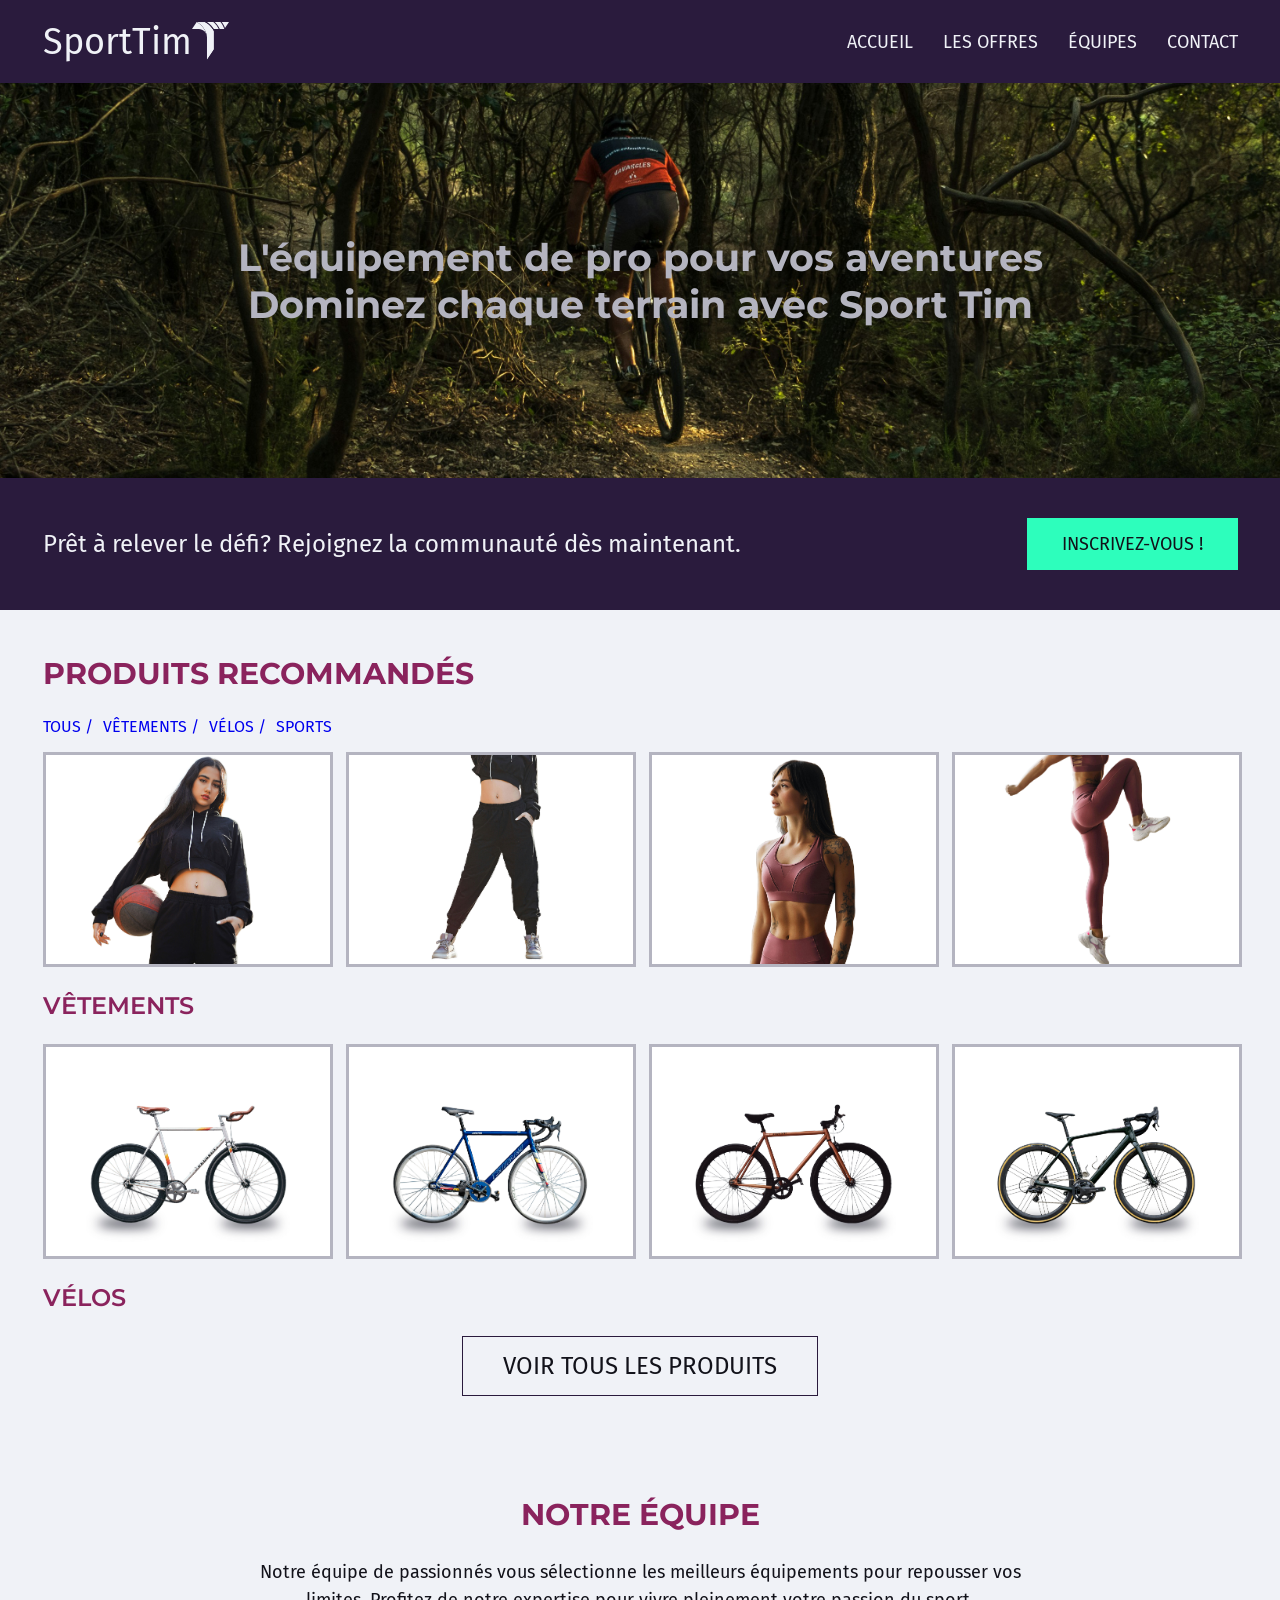
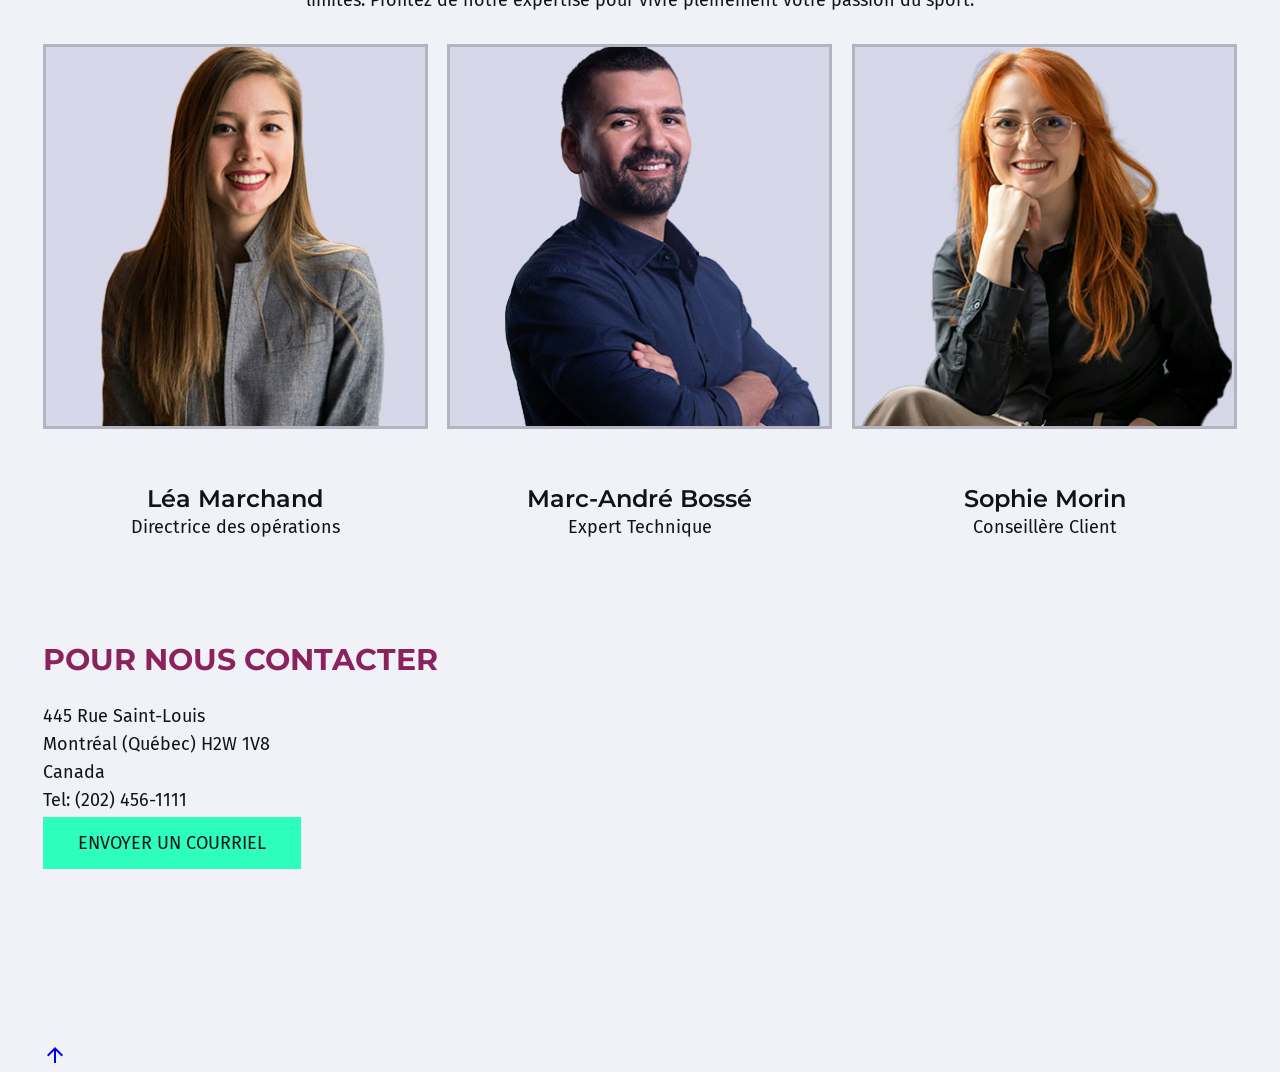
==== commit 85f97aba: "section équipe terminé" ====
--- a/index.html
+++ b/index.html
@@ -80,7 +80,7 @@
               <p>Sweat à capuche court - noir</p>
               <p>42.00$</p>
             </div>
-             </div>
+          </div>
         </article>
 
         <article class="card">
@@ -193,32 +193,47 @@
 
   <section class="equipe">
     <div class="wrapper">
-      <div class="titre_equipe"></div>
-      <h2>NOTRE ÉQUIPE</h2>
-      <p>
-        Notre équipe de passionnés vous sélectionne les meilleurs équipements
-        pour repousser vos limites. Profitez de notre expertise pour vivre
-        pleinement votre passion du sport.
-      </p>
-    </div>
-
-    <article class="card">
-      <img src="images/employe_01.jpg" alt="Léa Marchand" />
-      <h3>Léa Marchand</h3>
-      <p>Directrice des opérations</p>
-    </article>
-
-    <article class="card">
-      <img src="images/employe_02.jpg" alt="Marc-André Bossé" />
-      <h3>Marc-André Bossé</h3>
-      <p>Expert Technique</p>
-    </article>
-
-    <article class="card">
-      <img src="images/employe_03.jpg" alt="Sophie Morin" />
-      <h3>Sophie Morin</h3>
-      <p>Conseillère Client</p>
-    </article>
+      <div class="titre_equipe">
+
+        <h2>NOTRE ÉQUIPE</h2>
+        <p>
+          Notre équipe de passionnés vous sélectionne les meilleurs équipements
+          pour repousser vos limites. Profitez de notre expertise pour vivre
+          pleinement votre passion du sport.
+        </p>
+      </div>
+
+
+      <div class="conteneur_equipe">
+        <article class="card_employe">
+          <img src="images/employe_01.jpg" alt="Léa Marchand" />
+          <div class="conteu_card_employe">
+            <h3>Léa Marchand</h3>
+          <p>Directrice des opérations</p>
+          </div>
+          
+        </article>
+
+        <article class="card_employe">
+          <img src="images/employe_02.jpg" alt="Marc-André Bossé" />
+          <div class="conteu_card_employe">
+            <h3>Marc-André Bossé</h3>
+          <p>Expert Technique</p>
+          </div>
+          
+        </article>
+
+        <article class="card_employe">
+          <img src="images/employe_03.jpg" alt="Sophie Morin" />
+          <div class="conteu_card_employe">
+             <h3>Sophie Morin</h3>
+          <p>Conseillère Client</p>
+          </div>
+         
+        </article>
+      </div>
+    </div>
+
   </section>
 
   <!--Conteneur Tertiaire-->
--- a/css/style.css
+++ b/css/style.css
@@ -3,13 +3,13 @@
 --------------------------------------------------------------------------------*/
 
 html {
-  box-sizing: border-box;
+    box-sizing: border-box;
 }
 
 *,
 *::before,
 *::after {
-  box-sizing: inherit;
+    box-sizing: inherit;
 }
 
 /*-------------------------------------------------------------------------------
@@ -18,53 +18,113 @@
 
 /*--Général--*/
 
-body{
+body {
     margin: 0;
     padding: 0;
     background-color: #F0F2F7;
     color: #12121A;
 }
 
-.wrapper{
+.wrapper {
     max-width: 1195px;
     margin: 0 auto;
 }
 
-a{
+a {
     text-decoration: none;
 }
 
-p{
-    font: 400 1.125 "Fira Sans", sans-serif;
+p {
+    font: 400 1.125rem "Fira Sans", sans-serif;
     line-height: 28px;
 }
 
-ul{
+ul {
     list-style: none;
 }
 
-h5{
+h1 {
+    font: 700 2.375rem "Montserrat", sans-serif;
+    text-align: center;
+}
+
+h2 {
+    font: 700 1.875rem "Montserrat", sans-serif;
+    color: #8A235D;
+
+}
+
+h3 {
+    font: 600 1.5rem "Montserrat", sans-serif;
+    color: #8A235D;
+}
+
+h5 {
     color: #12121A;
     margin: 0;
     font: 400 1.25rem "Fira Sans", sans-serif;
-
-}
-
-.produits p{
-    color: #12121A;
-    margin: 0;
-    font-size:400 0.75rem "Fira Sans", sans-serif;
-}
+}
+
+
+
+
 /*--Call-to-action--*/
 
-h4{
+h4 {
     font: 400 1.5rem "Fira Sans", sans-serif;
 }
 
 /*--Section produits--*/
 
-
-
+.nav_section a {
+    font: 400 1rem "Fira Sans", sans-serif
+}
+
+.produits p {
+    color: #12121A;
+    margin: 0;
+    font: 400 0.75rem "Fira Sans", sans-serif;
+}
+
+.bouton_produits a {
+    background-color: transparent;
+    border: 1px solid #2A1B3D;
+    font: 400 1.5rem "Fira Sans", sans-serif;
+    text-transform: uppercase;
+
+    padding: 15px 40px;
+}
+
+.bouton_produits a:hover {
+    border: 1px solid #2A1B3D;
+    background-color: #2DFEBC;
+    color: #12121A;
+}
+
+
+/*--Section Équipe--*/
+
+.titre_equipe h2,
+.titre_equipe p {
+    text-align: center;
+
+}
+
+.titre_equipe p {
+    width: 820px;
+    margin: auto;
+}
+
+.card_employe p,
+.card_employe h3 {
+    text-align: center;
+    color: #12121A;
+    margin: 0;
+}
+
+.conteu_card_equipe p{
+    color: #454552;
+}
 
 
 /*-------------------------------------------------------------------------------
@@ -73,33 +133,32 @@
 
 /*--Général--*/
 
-.bouton{
+.bouton {
     background-color: #2DFEBC;
     color: #12121A;
     padding: 10px 30px;
 
     font: 400 1.125rem "Fira Sans", sans-serif;
 
-    border-right: #2DFEBC solid 5px;
-    border-left:#2DFEBC solid 5px ;
-}
-
-.bouton:hover{
+    border: transparent solid 5px;
+}
+
+.bouton:hover {
     border: #12121A solid 5px;
 
-    
-    
+
+
 }
 
 /*--Header--*/
 
-.header{
-    background-color:#2A1B3D ;
+.header {
+    background-color: #2A1B3D;
     color: #F0F2F7;
 
 }
 
-.logo{
+.logo {
     font: 400 2.25rem "Fira Sans", sans-serif;
     color: #F0F2F7;
     display: flex;
@@ -107,19 +166,19 @@
     justify-content: center;
 }
 
-.logo img{
-    width:37px;
-
-}
-
-.header .wrapper{
+.logo img {
+    width: 37px;
+
+}
+
+.header .wrapper {
     height: 83px;
     display: flex;
     align-items: center;
     justify-content: space-between;
 }
 
-.menu{
+.menu {
     display: flex;
     align-items: center;
     justify-content: space-between;
@@ -127,13 +186,13 @@
 
 }
 
-.menu a{
-    color:#F0F2F7 ;
+.menu a {
+    color: #F0F2F7;
 
     font: 400 1.125rem "Fira Sans", sans-serif;
 }
 
-.menu a:hover{
+.menu a:hover {
     color: #2DFEBC;
 }
 
@@ -144,7 +203,7 @@
 
 /*--Héro--*/
 
-.hero{
+.hero {
     background-image: url(../images/hero.jpg);
     background-size: cover;
     background-position: center;
@@ -162,8 +221,6 @@
     height: 395px;
 
 
-    font: 800 1rem "Montserrat", sans-serif;
-    text-align: center;
 }
 
 
@@ -171,13 +228,13 @@
 
 /*--Call-to-action--*/
 
-.call_to_action{
+.call_to_action {
     background-color: #2A1B3D;
     color: #F0F2F7;
     height: 132px;
 }
 
-.call_to_action .wrapper{
+.call_to_action .wrapper {
     display: flex;
     align-items: center;
     justify-content: space-between;
@@ -187,57 +244,112 @@
 
 /*--Section produits--*/
 
-.conteneur_vetements {
+.produits {
+    margin: 45px auto;
+}
+
+.nav_section {
+    display: flex;
+    align-items: center;
+    justify-content: flex-start;
+    padding: 0;
+    gap: 10px;
+}
+
+.conteneur_vetements,
+.conteneur_velo {
     display: grid;
-    grid-template-columns: repeat(4,1fr);
+    grid-template-columns: repeat(4, 1fr);
     gap: 13px;
 }
 
-.conteneur_velo{
-    display: grid;
-    grid-template-columns: 1fr 1fr 1fr 1fr;
-    gap: 13px;
-}
-
-.card{
+
+.card {
     position: relative;
     border: 3px solid #B4B4C0;
-    width: 290.24px;  
+    width: 290.24px;
     height: 215px;
     overflow: hidden;
 }
 
-.card img{
+.card img {
     width: 100%;
     height: auto;
 }
 
-.article_hover{
+.article_hover {
 
     display: none;
 
-    position: absolute  ;
+    position: absolute;
     top: 0;
     left: 0;
     width: 100%;
     height: 100%;
 
-    background-color:  rgba(149, 149, 149, 0.8);
+    background-color: rgba(149, 149, 149, 0.8);
 
     flex-direction: column;
     justify-content: flex-end;
     align-items: center;
-    
-}
-
-.card:hover .article_hover{
-    display: flex;
-}
-
-.bas_gris{
+
+}
+
+.card:hover .article_hover {
+    display: flex;
+}
+
+.bas_gris {
     margin: 0;
     background-color: #D7D7E8;
     width: 100%;
-    padding: 15px 0;
+    padding: 10px 0;
     text-align: center;
-}+}
+
+.bouton_produits {
+    display: flex;
+    align-items: center;
+    justify-content: center;
+}
+
+
+/*--Section Équipe--*/
+
+.equipe {
+    margin: 100px auto;
+}
+
+.titre_equipe .wrapper {
+    display: flex;
+    align-items: center;
+    justify-content: center;
+
+
+}
+
+.titre_equipe {
+    margin: 30px auto;
+}
+
+.conteneur_equipe {
+    display: grid;
+    grid-template-columns: repeat(3, 1fr);
+    gap: 19px;
+}
+
+.card_employe img {
+    width: 385px;
+    height: 385px;
+        border: 3px solid #B4B4C0;
+
+}
+
+.card_employe img:hover{
+    border: 10px solid #B4B4C0;
+
+}
+
+.conteu_card_employe {
+    margin-top: 50px;
+}
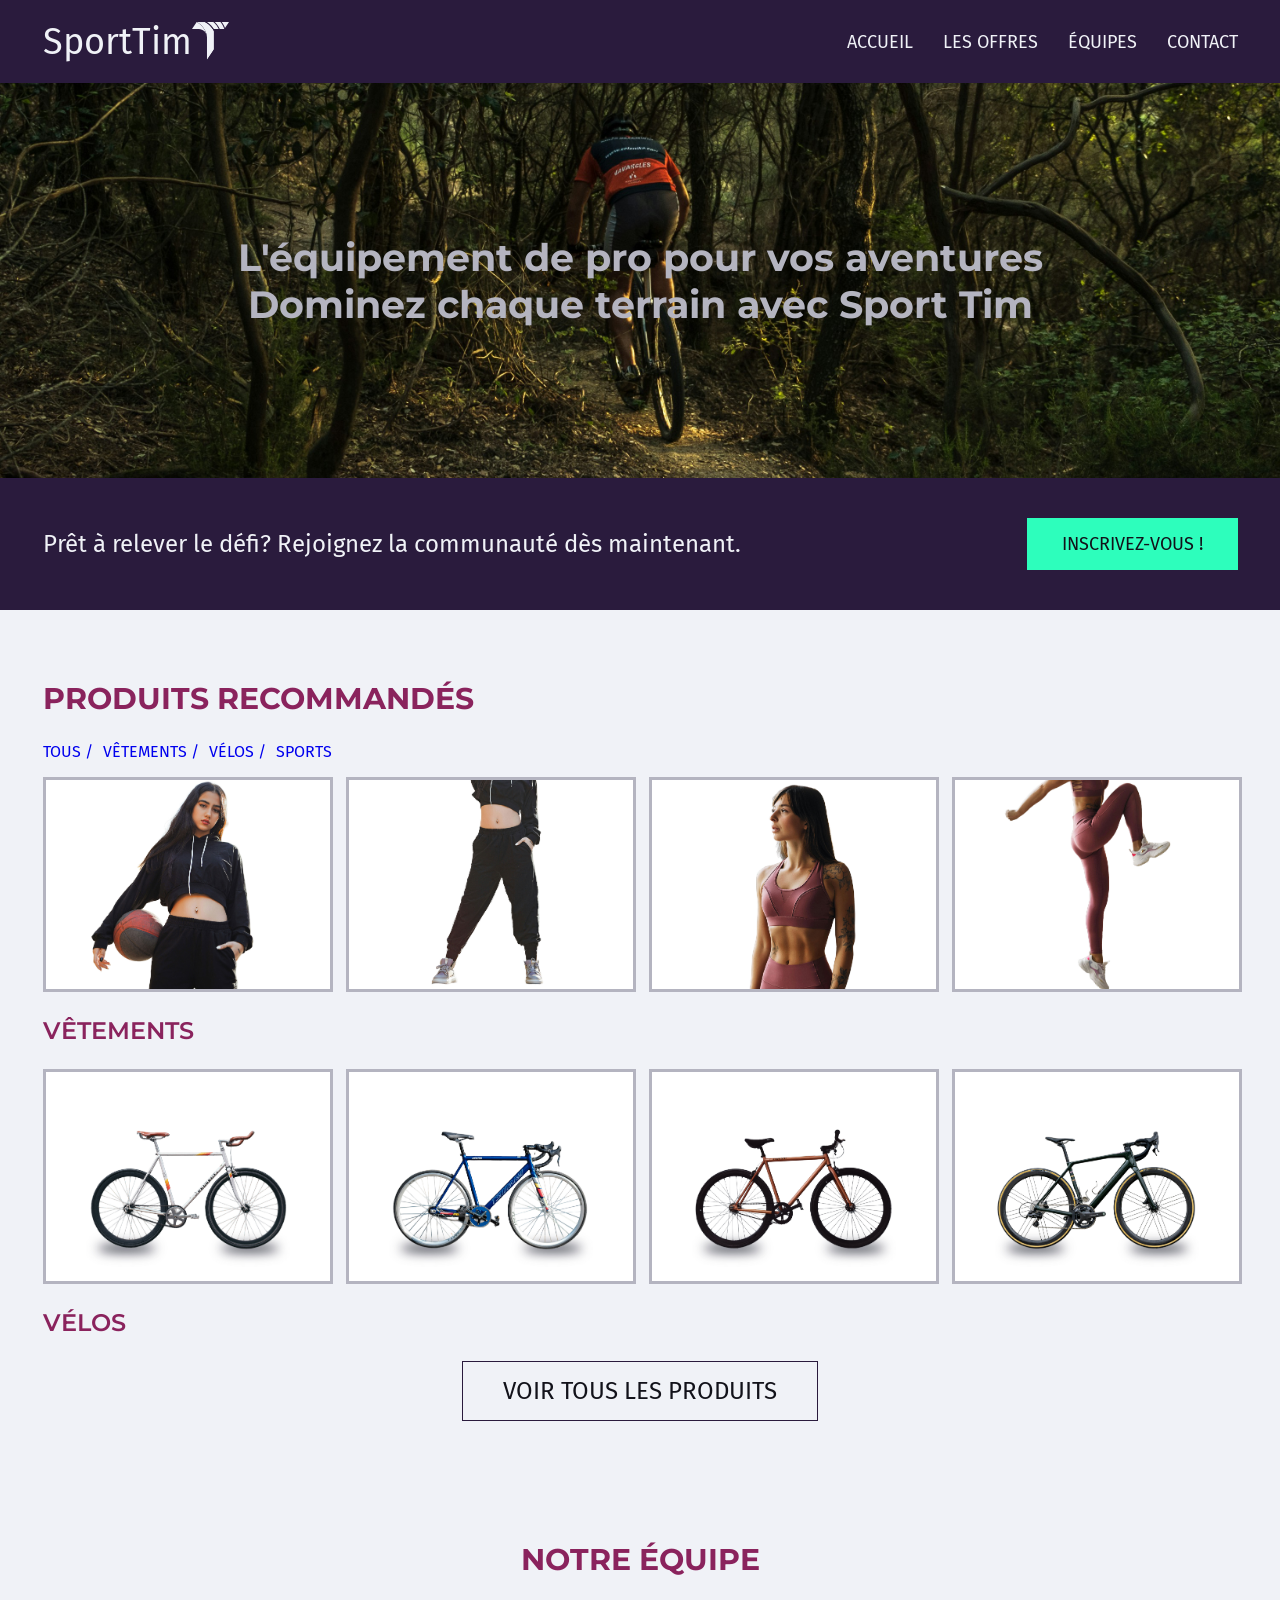
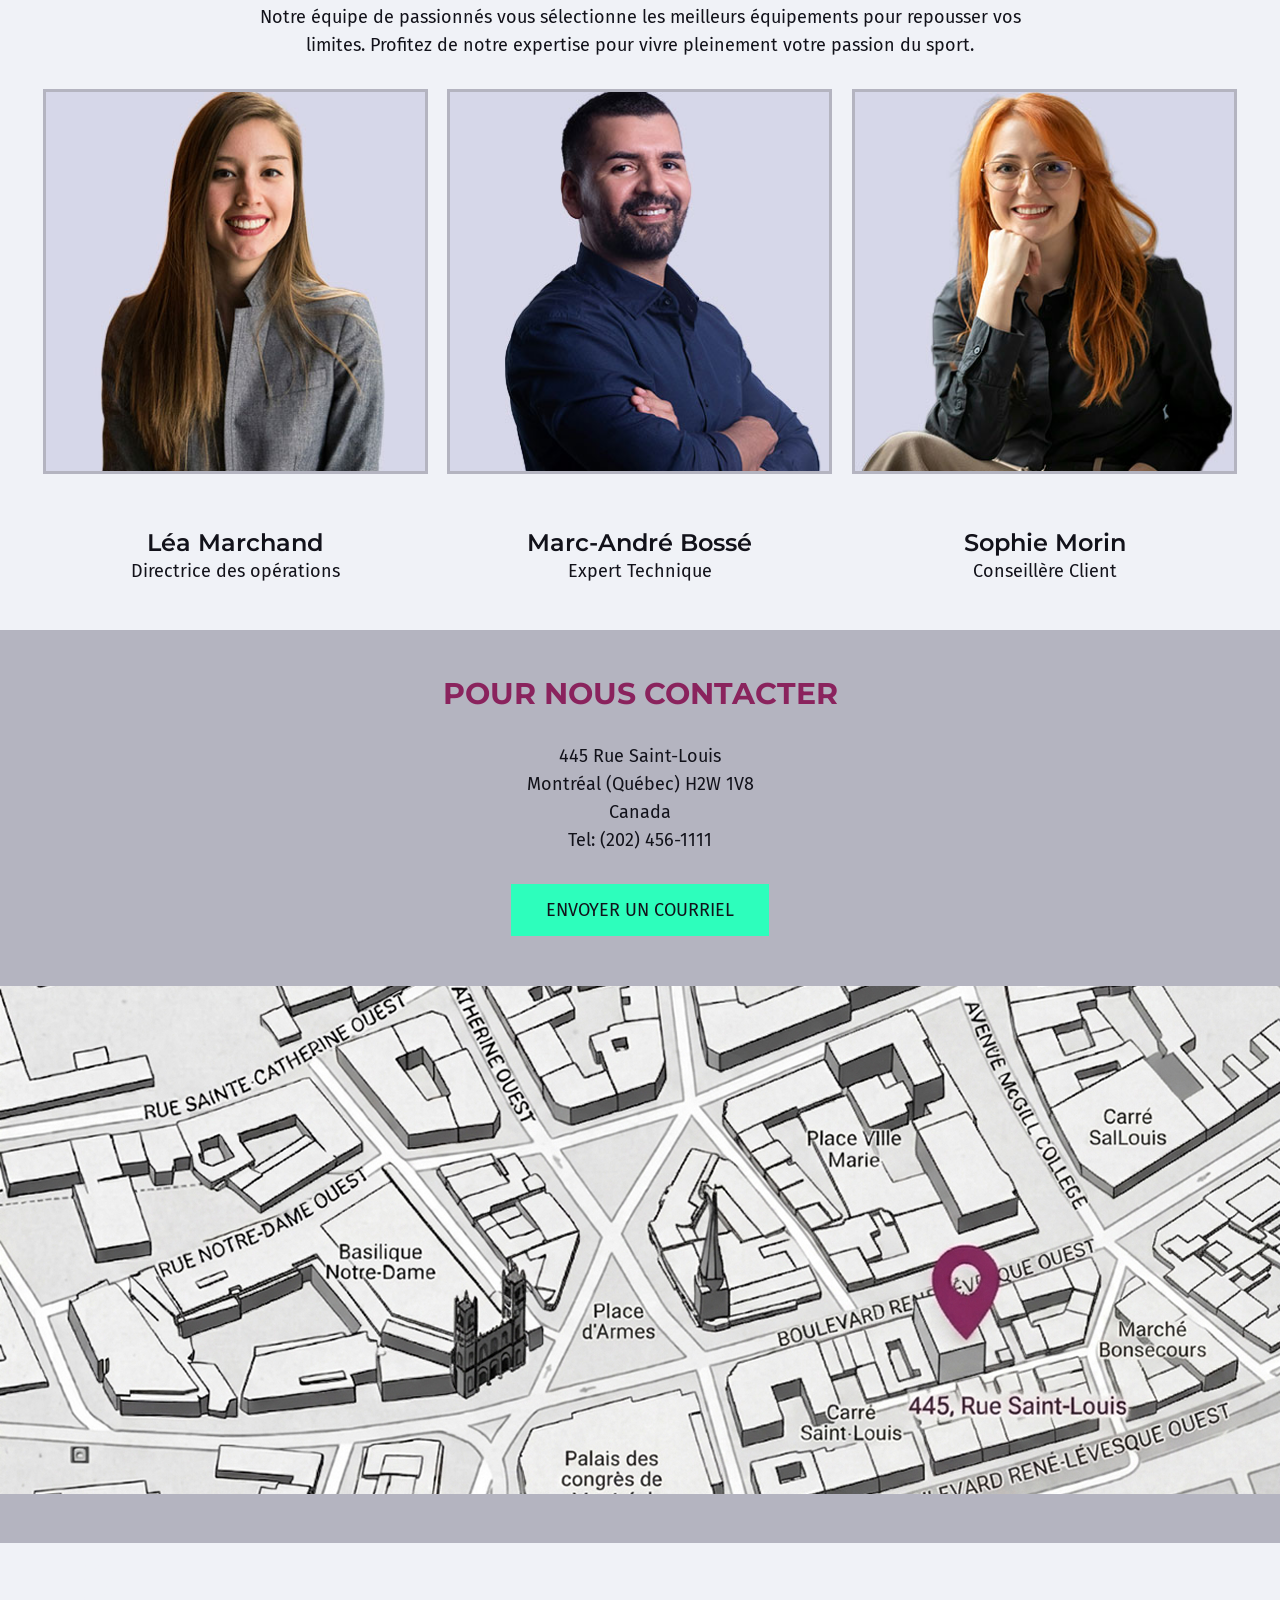
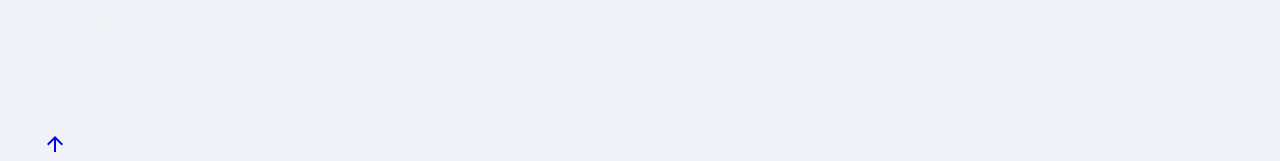
==== commit 654f3831: "section contact terminé" ====
--- a/index.html
+++ b/index.html
@@ -209,27 +209,27 @@
           <img src="images/employe_01.jpg" alt="Léa Marchand" />
           <div class="conteu_card_employe">
             <h3>Léa Marchand</h3>
-          <p>Directrice des opérations</p>
-          </div>
-          
+            <p>Directrice des opérations</p>
+          </div>
+
         </article>
 
         <article class="card_employe">
           <img src="images/employe_02.jpg" alt="Marc-André Bossé" />
           <div class="conteu_card_employe">
             <h3>Marc-André Bossé</h3>
-          <p>Expert Technique</p>
-          </div>
-          
+            <p>Expert Technique</p>
+          </div>
+
         </article>
 
         <article class="card_employe">
           <img src="images/employe_03.jpg" alt="Sophie Morin" />
           <div class="conteu_card_employe">
-             <h3>Sophie Morin</h3>
-          <p>Conseillère Client</p>
-          </div>
-         
+            <h3>Sophie Morin</h3>
+            <p>Conseillère Client</p>
+          </div>
+
         </article>
       </div>
     </div>
@@ -249,8 +249,10 @@
         </p>
         <a class="bouton" href="#">ENVOYER UN COURRIEL</a>
       </div>
-      <div class="contactbackground"></div>
-    </div>
+    </div>
+
+    <div class="contact_background"></div>
+
   </section>
 
   <!--Pied de page-->
--- a/css/style.css
+++ b/css/style.css
@@ -126,6 +126,15 @@
     color: #454552;
 }
 
+/*--Section Contact--*/
+
+.contenu_contact p{
+    text-align: center;
+}
+
+.contenu_contact p, .contenu_contact h2{
+    margin: 0;
+}
 
 /*-------------------------------------------------------------------------------
 COMPONENTS 
@@ -245,7 +254,7 @@
 /*--Section produits--*/
 
 .produits {
-    margin: 45px auto;
+    padding: 45px 0;
 }
 
 .nav_section {
@@ -317,7 +326,7 @@
 /*--Section Équipe--*/
 
 .equipe {
-    margin: 100px auto;
+    padding: 45px 0;
 }
 
 .titre_equipe .wrapper {
@@ -353,3 +362,30 @@
 .conteu_card_employe {
     margin-top: 50px;
 }
+
+
+/*--Section Contact--*/
+
+.contact{
+    background-color: #B4B4C0;
+    height: 913px;
+    padding: 45px 0;
+}
+
+.contenu_contact{
+    display: flex;
+    align-items: center;
+    justify-content: center;
+    flex-direction: column;
+    gap: 30px;
+}
+
+.contact_background{
+    background-image: url(../images/carte.jpg);
+    background-size: cover;
+    height: 508px;
+    width: 100%;
+    margin-top: 50px;
+}
+
+
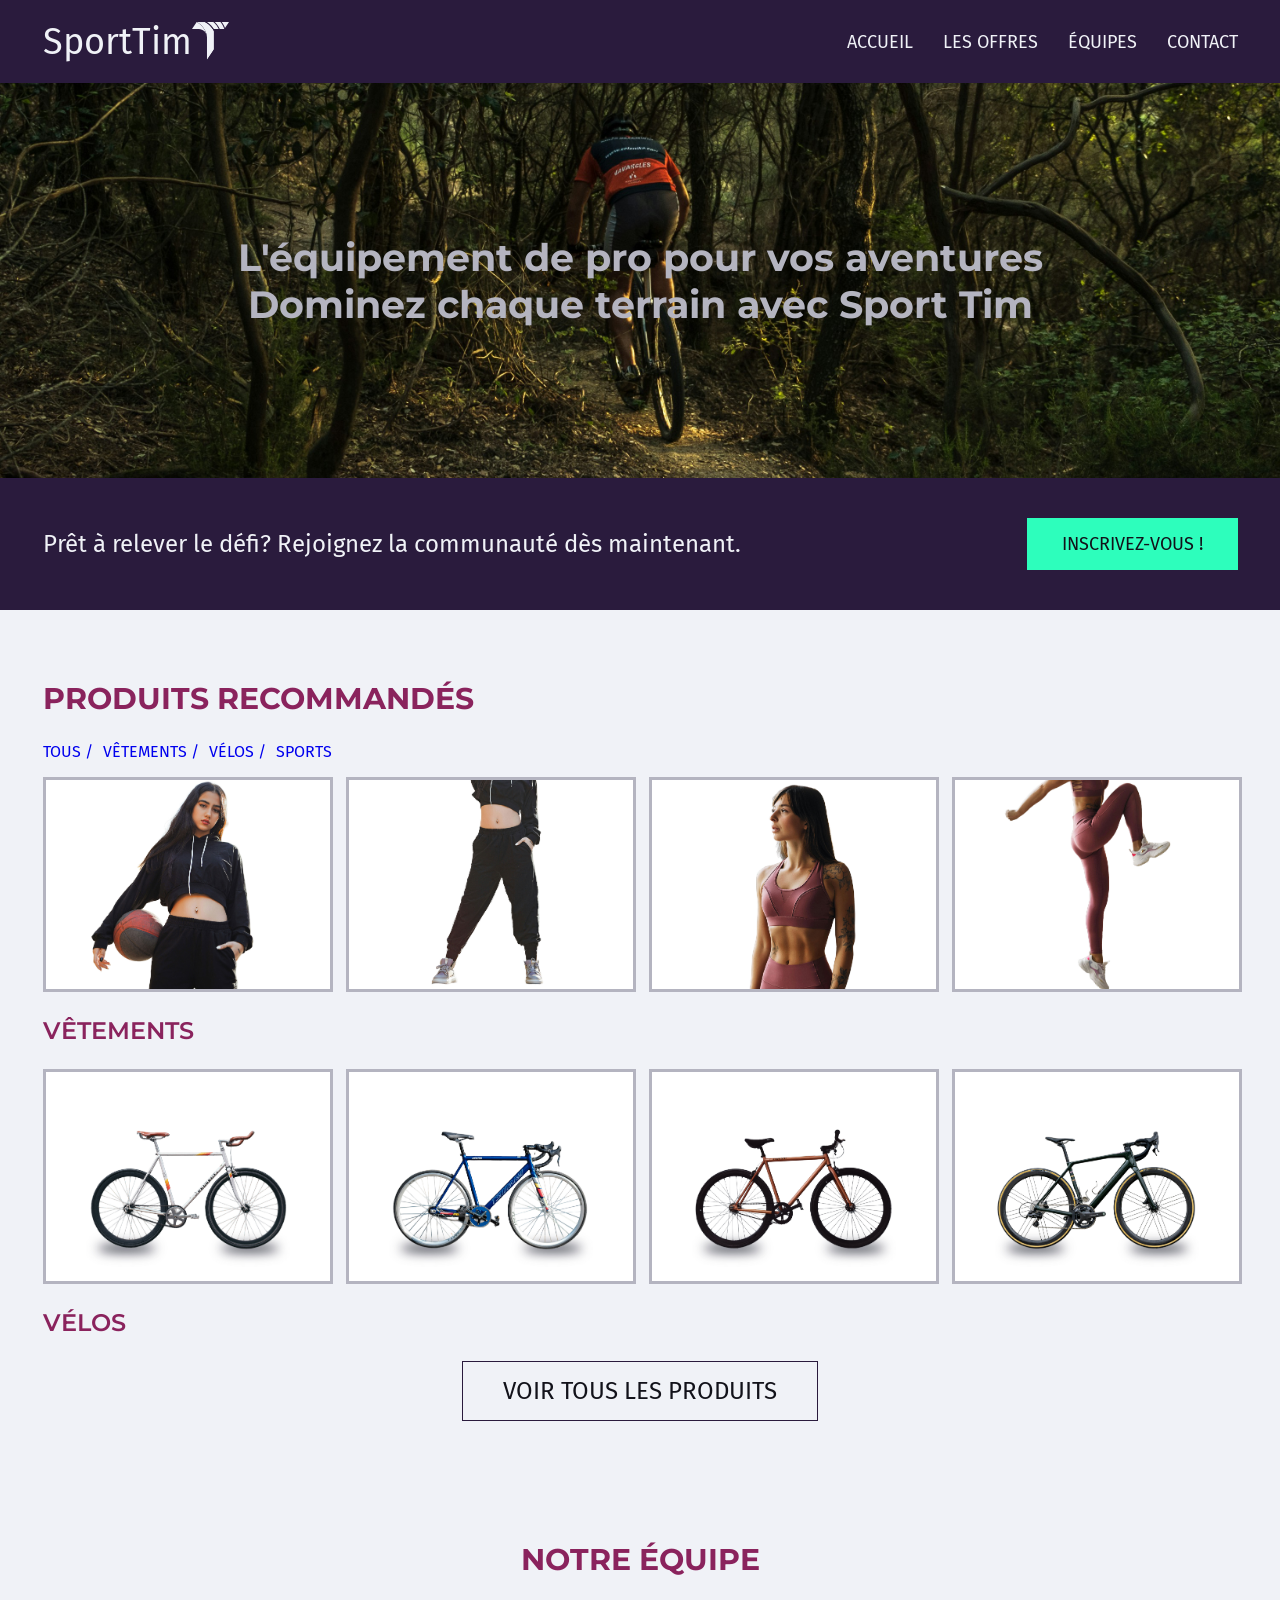
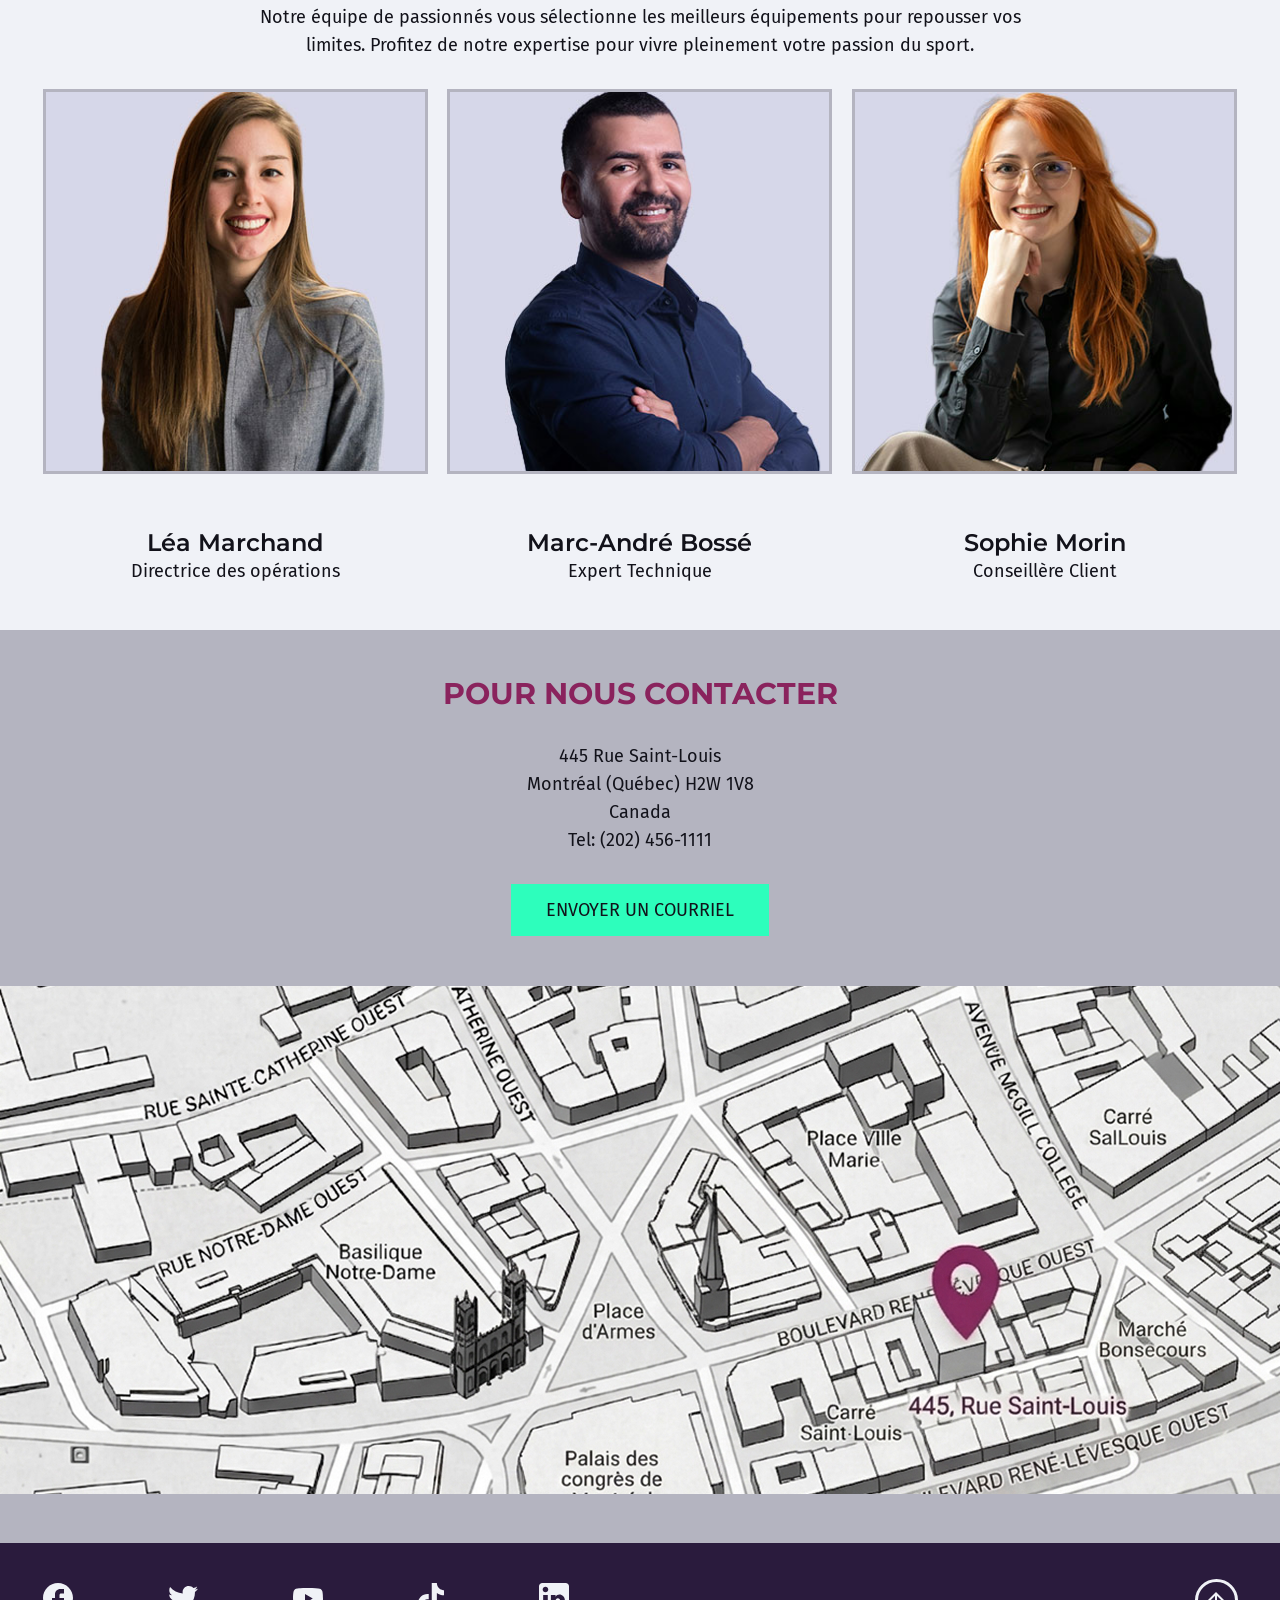
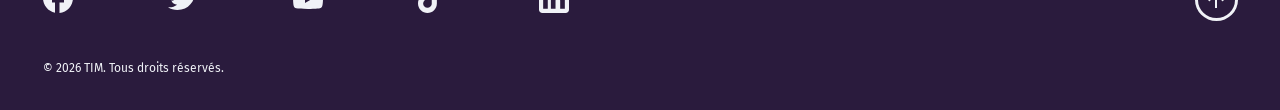
==== commit 51583525: "footer terminer" ====
--- a/index.html
+++ b/index.html
@@ -259,25 +259,29 @@
 
   <footer class="footer">
     <div class="wrapper">
-      <ul>
-        <li>
-          <a href="#"><img src="images/facebook.svg" alt="facebook" /></a>
-        </li>
-        <li>
-          <a href="#"><img src="images/twitter.svg" alt="twitter" /></a>
-        </li>
-        <li>
-          <a href="#"><img src="images/youtube.svg" alt="youtbe" /></a>
-        </li>
-        <li>
-          <a href="#"><img src="images/tiktok.svg" alt="tiktok" /></a>
-        </li>
-        <li>
-          <a href="#"><img src="images/linkedIn.svg" alt="linkedIn" /></a>
-        </li>
-      </ul>
-
-      <a href="#"><span class="material-symbols-outlined"> arrow_upward </span></a>
+      <div class="ms_arrow">
+        <ul class="media_sociaux">
+          <li>
+            <a href="#"><img src="images/facebook.svg" alt="facebook" /></a>
+          </li>
+          <li>
+            <a href="#"><img src="images/twitter.svg" alt="twitter" /></a>
+          </li>
+          <li>
+            <a href="#"><img src="images/youtube.svg" alt="youtbe" /></a>
+          </li>
+          <li>
+            <a href="#"><img src="images/tiktok.svg" alt="tiktok" /></a>
+          </li>
+          <li>
+            <a href="#"><img src="images/linkedIn.svg" alt="linkedIn" /></a>
+          </li>
+        </ul>
+
+        <a href="#"><span class="material-symbols-outlined"> arrow_upward </span></a>
+      </div>
+
+      <p>© 2026 TIM. Tous droits réservés.</p>
     </div>
   </footer>
 </body>
--- a/css/style.css
+++ b/css/style.css
@@ -122,19 +122,27 @@
     margin: 0;
 }
 
-.conteu_card_equipe p{
+.conteu_card_equipe p {
     color: #454552;
 }
 
 /*--Section Contact--*/
 
-.contenu_contact p{
+.contenu_contact p {
     text-align: center;
 }
 
-.contenu_contact p, .contenu_contact h2{
-    margin: 0;
-}
+.contenu_contact p,
+.contenu_contact h2 {
+    margin: 0;
+}
+
+/*--footer--*/
+
+.footer p{
+    font: 400 0.75rem "Fira Sans", sans-serif;
+}
+
 
 /*-------------------------------------------------------------------------------
 COMPONENTS 
@@ -350,11 +358,11 @@
 .card_employe img {
     width: 385px;
     height: 385px;
-        border: 3px solid #B4B4C0;
-
-}
-
-.card_employe img:hover{
+    border: 3px solid #B4B4C0;
+
+}
+
+.card_employe img:hover {
     border: 10px solid #B4B4C0;
 
 }
@@ -366,13 +374,13 @@
 
 /*--Section Contact--*/
 
-.contact{
+.contact {
     background-color: #B4B4C0;
     height: 913px;
     padding: 45px 0;
 }
 
-.contenu_contact{
+.contenu_contact {
     display: flex;
     align-items: center;
     justify-content: center;
@@ -380,7 +388,7 @@
     gap: 30px;
 }
 
-.contact_background{
+.contact_background {
     background-image: url(../images/carte.jpg);
     background-size: cover;
     height: 508px;
@@ -389,3 +397,62 @@
 }
 
 
+/*--footer--*/
+
+.footer {
+    background-color: #2A1B3D;
+    color: #F0F2F7;
+    height: 167px;
+    
+    display: flex;
+    align-items: center;
+    justify-content: center;
+}
+
+.footer .wrapper{
+    display: flex;
+    flex-direction: column;
+    width: 100%;
+    gap: 15px;
+}
+
+.media_sociaux {
+    display: flex;
+    align-items: center;
+    gap: 95px;
+
+    padding: 0;
+
+}
+
+.ms_arrow {
+    display: flex;
+    align-items: center;
+    justify-content: space-between;
+
+    width: 100%;
+}
+
+.material-symbols-outlined{
+    border: #F0F2F7 solid 3px;
+    border-radius: 100%;
+
+    color: #F0F2F7;
+
+    display: flex;
+    align-items: center;
+    justify-content: center;
+
+    height: 42px;
+    width: 43px;
+
+}
+
+.media_sociaux a:hover img{
+    opacity: 0.7;
+}
+
+ a:hover .material-symbols-outlined{
+    color: #2DFEBC;
+    border-color: #2DFEBC;
+}
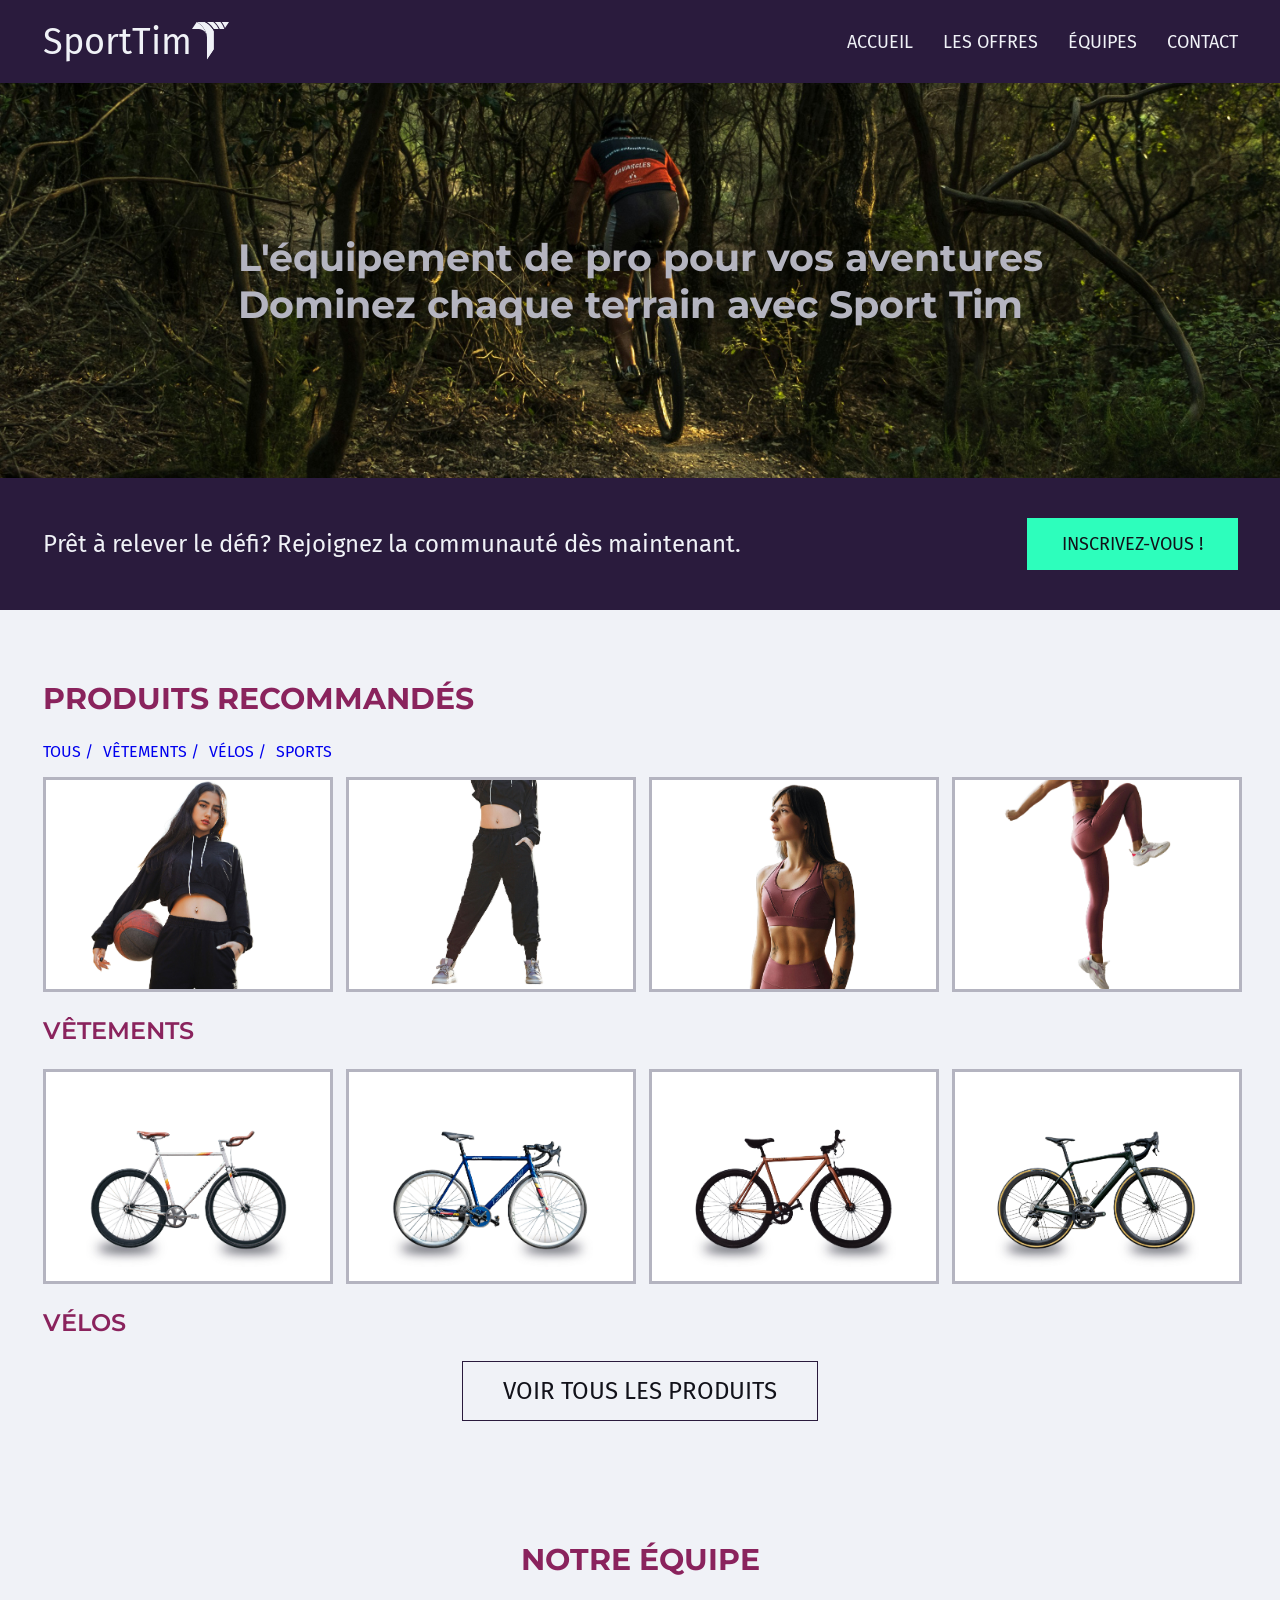
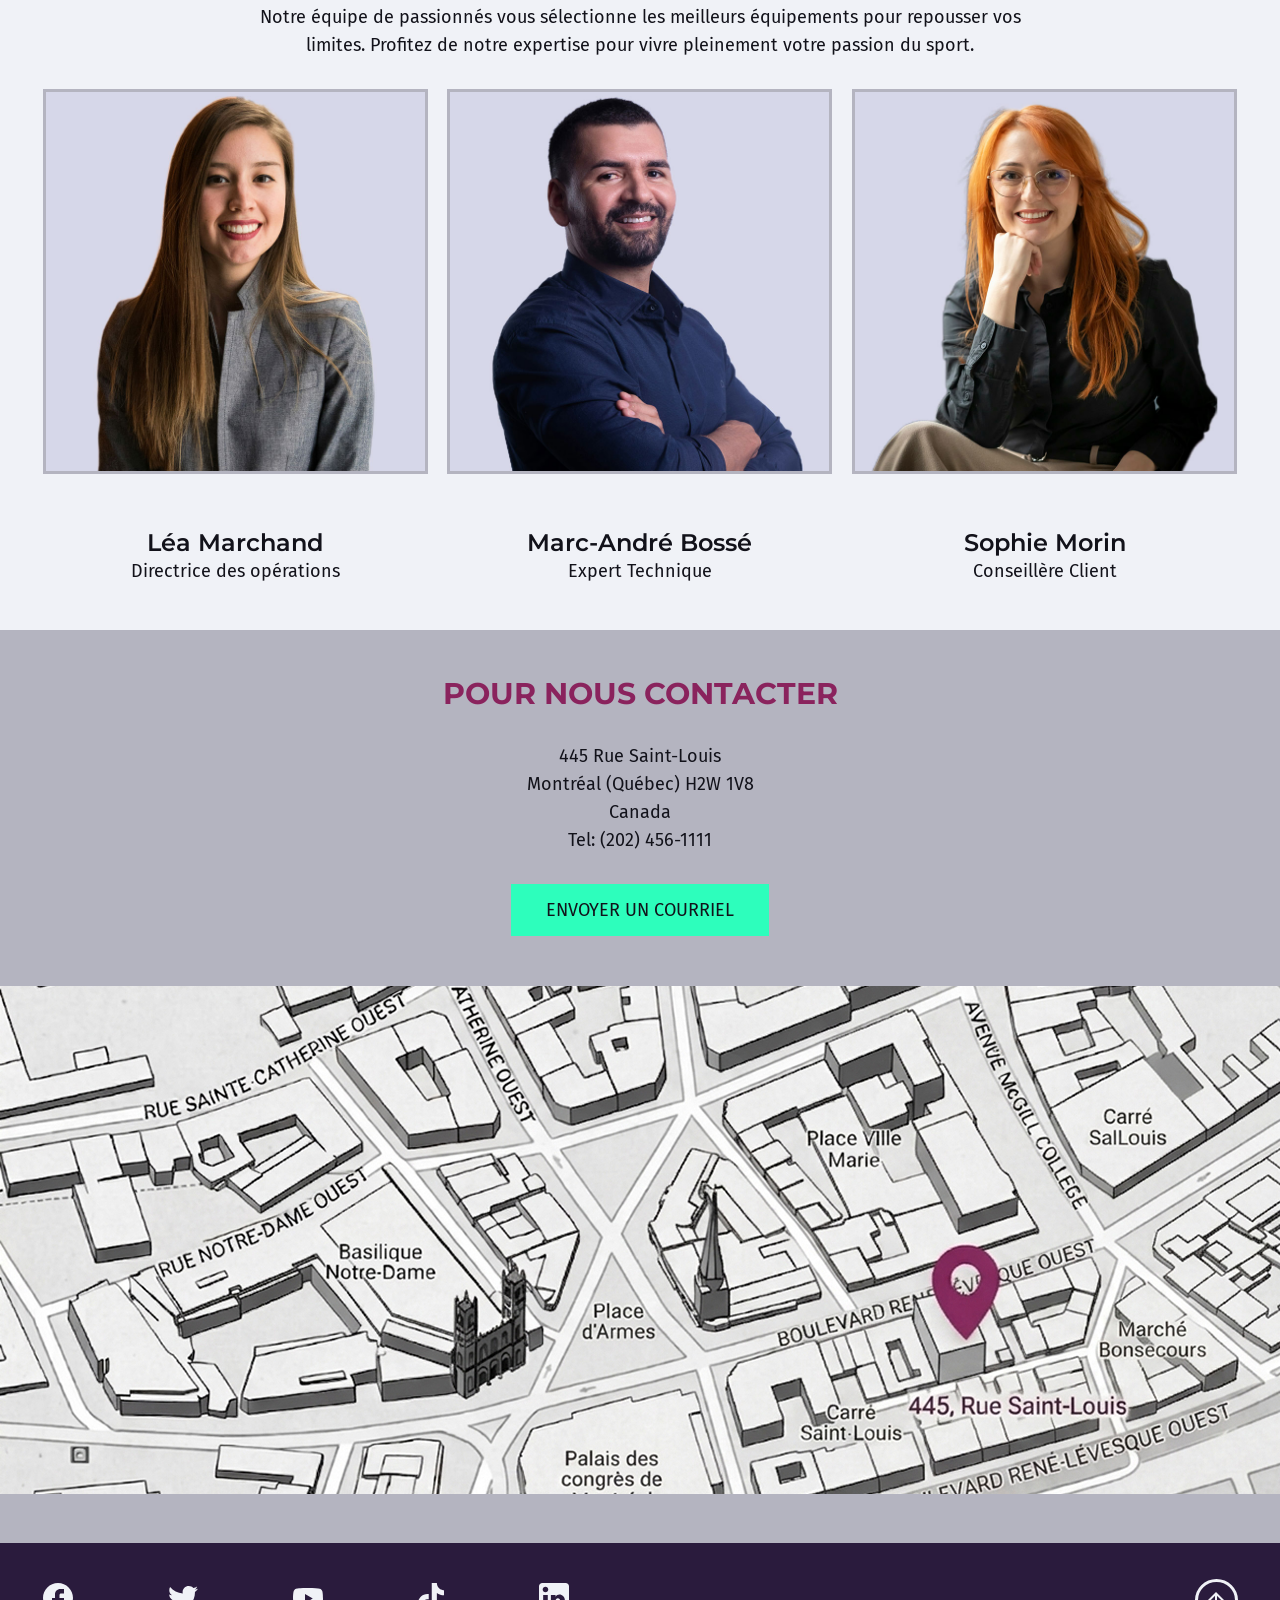
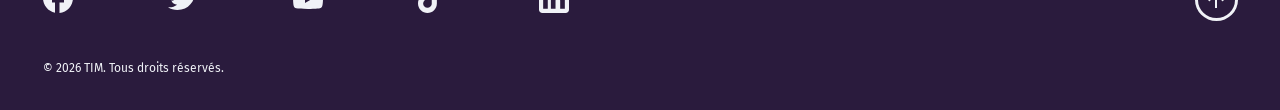
==== commit cb2a81cf: "Terminer :)" ====
--- a/index.html
+++ b/index.html
@@ -17,22 +17,24 @@
     rel="stylesheet" />
 
   <link rel="stylesheet" href="css/style.css">
+
+  <script src="js/script.js" defer></script>
   <title>SportTim</title>
 </head>
 
 <body>
   <!--EnTête-->
 
-  <header class="header">
-    <div class="wrapper">
-      <a class="logo" href="#">SportTim <img src="images/Logo.svg" alt="Logo de SportTim" /></a>
+  <header class="header" id="up">
+    <div class="wrapper">
+      <a class="logo" href="index.html">SportTim <img src="images/Logo.svg" alt="Logo de SportTim" /></a>
 
       <nav>
         <ul class="menu">
-          <li><a href="#">ACCUEIL</a></li>
-          <li><a href="#">LES OFFRES</a></li>
-          <li><a href="#">ÉQUIPES</a></li>
-          <li><a href="#">CONTACT</a></li>
+          <li><a href="index.html">ACCUEIL</a></li>
+          <li><a href="liste-articles.html">LES OFFRES</a></li>
+          <li><a href="index.html#equipe">ÉQUIPES</a></li>
+          <li><a href="index.html#contact">CONTACT</a></li>
         </ul>
       </nav>
     </div>
@@ -57,7 +59,7 @@
 
   <!--Conteneur principal-->
 
-  <section class="produits">
+  <section class="produits" id="offres">
     <div class="wrapper">
       <div class="titre_produits">
         <h2>PRODUITS RECOMMANDÉS</h2>
@@ -73,52 +75,65 @@
 
       <div class="conteneur_vetements">
         <article class="card">
-          <img src="images/vetement_01.jpg" alt="Crop-top Luna" />
-          <div class="article_hover">
-            <div class="bas_gris">
-              <h5>Crop-top "Luna"</h5>
-              <p>Sweat à capuche court - noir</p>
-              <p>42.00$</p>
-            </div>
-          </div>
-        </article>
-
-        <article class="card">
-          <img src="images/pantalon_01.jpg" alt="Jogger Street" />
-          <div class="article_hover">
-            <div class="bas_gris">
-              <h5>Jogger "Street"</h5>
-              <p>Pantalon de survêtement - noir</p>
-              <p>48.00$</p>
-            </div>
-
-          </div>
-
-        </article>
-
-        <article class="card">
-          <img src="images/vetement_02.jpg" alt="Brassière Eos" />
-          <div class="article_hover">
-            <div class="bas_gris">
-              <h5>Brassière "Eos"</h5>
-              <p>Brassière de sport - vieux rose</p>
-              <p>49.00$</p>
-            </div>
-
-          </div>
-
-        </article>
-
-        <article class="card">
-          <img src="images/pantalon_02.jpg" alt="Legging Sculpt" />
-          <div class="article_hover">
-            <div class="bas_gris">
-              <h5>Legging "Sculpt"</h5>
-              <p>Legging de compression - vieux rose</p>
-              <p>54.00$</p>
-            </div>
-
-          </div>
+          <a href="fiche-article.html">
+            <img src="images/vetement_01.jpg" alt="Crop-top Luna" />
+            <div class="article_hover">
+              <div class="bas_gris">
+                <h5>Crop-top "Luna"</h5>
+                <p>Sweat à capuche court - noir</p>
+                <p>42.00$</p>
+              </div>
+            </div>
+          </a>
+
+
+        </article>
+
+        <article class="card">
+          <a href="fiche-article.html">
+            <img src="images/pantalon_01.jpg" alt="Jogger Street" />
+            <div class="article_hover">
+              <div class="bas_gris">
+                <h5>Jogger "Street"</h5>
+                <p>Pantalon de survêtement - noir</p>
+                <p>48.00$</p>
+              </div>
+
+            </div>
+          </a>
+
+
+        </article>
+
+        <article class="card">
+          <a href="fiche-article.html">
+            <img src="images/vetement_02.jpg" alt="Brassière Eos" />
+            <div class="article_hover">
+              <div class="bas_gris">
+                <h5>Brassière "Eos"</h5>
+                <p>Brassière de sport - vieux rose</p>
+                <p>49.00$</p>
+              </div>
+
+            </div>
+          </a>
+
+
+        </article>
+
+        <article class="card">
+          <a href="fiche-article.html">
+            <img src="images/pantalon_02.jpg" alt="Legging Sculpt" />
+            <div class="article_hover">
+              <div class="bas_gris">
+                <h5>Legging "Sculpt"</h5>
+                <p>Legging de compression - vieux rose</p>
+                <p>54.00$</p>
+              </div>
+
+            </div>
+          </a>
+
         </article>
       </div>
 
@@ -128,53 +143,65 @@
 
       <div class="conteneur_velo">
         <article class="card">
-          <img src="images/velo_01.jpg" alt="Le Peugeot Nostalgie" />
-          <div class="article_hover">
-            <div class="bas_gris">
-              <h5>Le Peugeot "Nostalgie"</h5>
-              <p>Vélo de ville de style fixie rétro</p>
-              <p>650.00$</p>
-            </div>
-
-          </div>
-
-        </article>
-
-        <article class="card">
-          <img src="images/velo_02.jpg" alt="Le Tsunami Cérium" />
-          <div class="article_hover">
-            <div class="bas_gris">
-              <h5>Le Tsunami "Cérium"</h5>
-              <p>Vélo de piste haute performance</p>
-              <p>890.00$</p>
-            </div>
-
-          </div>
-        </article>
-
-        <article class="card">
-          <img src="images/velo_03.jpg" alt="Le Fabric Bronze" />
-          <div class="article_hover">
-            <div class="bas_gris">
-              <h5>Le Fabric "Bronze"</h5>
-              <p>Vélo urbain minimaliste</p>
-              <p>575.00$</p>
-            </div>
-
-          </div>
-
-        </article>
-
-        <article class="card">
-          <img src="images/velo_04.jpg" alt="Le Specialized Apex" />
-          <div class="article_hover">
-            <div class="bas_gris">
-              <h5>Le Specialized "Apex"</h5>
-              <p>Vélo de route de compétition</p>
-              <p>3 200.00$</p>
-            </div>
-
-          </div>
+          <a href="fiche-article.html">
+            <img src="images/velo_01.jpg" alt="Le Peugeot Nostalgie" />
+            <div class="article_hover">
+              <div class="bas_gris">
+                <h5>Le Peugeot "Nostalgie"</h5>
+                <p>Vélo de ville de style fixie rétro</p>
+                <p>650.00$</p>
+              </div>
+
+            </div>
+          </a>
+
+
+        </article>
+
+        <article class="card">
+          <a href="fiche-article.html">
+            <img src="images/velo_02.jpg" alt="Le Tsunami Cérium" />
+            <div class="article_hover">
+              <div class="bas_gris">
+                <h5>Le Tsunami "Cérium"</h5>
+                <p>Vélo de piste haute performance</p>
+                <p>890.00$</p>
+              </div>
+
+            </div>
+          </a>
+
+        </article>
+
+        <article class="card">
+          <a href="fiche-article.html">
+            <img src="images/velo_03.jpg" alt="Le Fabric Bronze" />
+            <div class="article_hover">
+              <div class="bas_gris">
+                <h5>Le Fabric "Bronze"</h5>
+                <p>Vélo urbain minimaliste</p>
+                <p>575.00$</p>
+              </div>
+
+            </div>
+          </a>
+
+
+        </article>
+
+        <article class="card">
+          <a href="fiche-article.html">
+            <img src="images/velo_04.jpg" alt="Le Specialized Apex" />
+            <div class="article_hover">
+              <div class="bas_gris">
+                <h5>Le Specialized "Apex"</h5>
+                <p>Vélo de route de compétition</p>
+                <p>3 200.00$</p>
+              </div>
+
+            </div>
+          </a>
+
 
         </article>
       </div>
@@ -184,14 +211,14 @@
       </div>
 
       <div class="bouton_produits">
-        <a class="bouton" href="#">Voir tous les produits</a>
+        <a class="bouton" href="liste-articles.html">Voir tous les produits</a>
       </div>
     </div>
   </section>
 
   <!--Conteneur secondaire-->
 
-  <section class="equipe">
+  <section class="equipe" id="equipe">
     <div class="wrapper">
       <div class="titre_equipe">
 
@@ -238,7 +265,7 @@
 
   <!--Conteneur Tertiaire-->
 
-  <section class="contact">
+  <section class="contact" id="contact">
     <div class="wrapper">
       <div class="contenu_contact">
         <h2>POUR NOUS CONTACTER</h2>
@@ -247,7 +274,7 @@
           Montréal (Québec) H2W 1V8 <br />
           Canada <br />Tel: (202) 456-1111
         </p>
-        <a class="bouton" href="#">ENVOYER UN COURRIEL</a>
+        <a class="bouton" href="mailto:2043090@cegepmontpetit.ca">ENVOYER UN COURRIEL</a>
       </div>
     </div>
 
@@ -262,28 +289,34 @@
       <div class="ms_arrow">
         <ul class="media_sociaux">
           <li>
-            <a href="#"><img src="images/facebook.svg" alt="facebook" /></a>
-          </li>
-          <li>
-            <a href="#"><img src="images/twitter.svg" alt="twitter" /></a>
-          </li>
-          <li>
-            <a href="#"><img src="images/youtube.svg" alt="youtbe" /></a>
-          </li>
-          <li>
-            <a href="#"><img src="images/tiktok.svg" alt="tiktok" /></a>
-          </li>
-          <li>
-            <a href="#"><img src="images/linkedIn.svg" alt="linkedIn" /></a>
+            <a href="https://www.facebook.com/" target="_blank"><img src="images/facebook.svg" alt="facebook" /></a>
+          </li>
+          <li>
+            <a href="https://x.com/?lang=fr" target="_blank"><img src="images/twitter.svg" alt="twitter" /></a>
+          </li>
+          <li>
+            <a href="https://www.youtube.com/" target="_blank"><img src="images/youtube.svg" alt="youtbe" /></a>
+          </li>
+          <li>
+            <a href="https://www.tiktok.com/fr-CA/" target="_blank"><img src="images/tiktok.svg" alt="tiktok" /></a>
+          </li>
+          <li>
+            <a href="https://fr.linkedin.com/" target="_blank"><img src="images/linkedIn.svg" alt="linkedIn" /></a>
           </li>
         </ul>
 
-        <a href="#"><span class="material-symbols-outlined"> arrow_upward </span></a>
+        <a href="#up"><span class="material-symbols-outlined"> arrow_upward </span></a>
       </div>
 
       <p>© 2026 TIM. Tous droits réservés.</p>
     </div>
   </footer>
+
+  <!-- Fenêtre modale -->
+  <div class="modal">
+
+  </div>
+
 </body>
 
 </html>
--- a/css/style.css
+++ b/css/style.css
@@ -43,10 +43,12 @@
     list-style: none;
 }
 
+
 h1 {
     font: 700 2.375rem "Montserrat", sans-serif;
-    text-align: center;
-}
+}
+
+
 
 h2 {
     font: 700 1.875rem "Montserrat", sans-serif;
@@ -66,7 +68,24 @@
 }
 
 
-
+/*--Section header--*/
+
+.menu a {
+    color: #F0F2F7;
+
+    font: 400 1.125rem "Fira Sans", sans-serif;
+}
+
+.menu a:hover {
+    color: #2DFEBC;
+}
+
+/*--Section héro--*/
+
+h1 .hero {
+    text-align: center;
+
+}
 
 /*--Call-to-action--*/
 
@@ -102,6 +121,8 @@
 }
 
 
+
+
 /*--Section Équipe--*/
 
 .titre_equipe h2,
@@ -137,9 +158,76 @@
     margin: 0;
 }
 
+/*--Section -Liste-des-articles--*/
+
+p span {
+    font-size: 2.25rem;
+}
+
+.card_list_article h3 {
+    color: #12121A;
+}
+
+.card_list_article p {
+    margin: 0;
+}
+
+.card_list_article a {
+    background-color: #D7D7E8;
+    color: #12121A;
+    border: 3px solid #D7D7E8;
+}
+
+.card_list_article a:hover {
+    background-color: #B4B4C0;
+    border-color: #B4B4C0;
+}
+
+/*--Section -Fiche-Article--*/
+.fiche_article_main_infos h2 {
+    margin: 0;
+    color: #12121A;
+}
+
+.fiche_article_main_infos h3 {
+    margin: 10px 0;
+    font-size: 1rem;
+
+}
+
+.fiche_article_main_infos p {
+    font-size: 0.80rem;
+    margin: 0;
+
+    line-height: 25px;
+}
+
+.fiche_article_lien a, .card_recommandation_infos a {
+    font-size: 0.80rem;
+    padding: 5px 20px;
+
+    background-color: transparent;
+    border: 1px solid #2A1B3D;
+
+}
+
+.fiche_article_lien a:hover, .card_recommandation_infos a:hover {
+    border: 1px solid #2A1B3D;
+    background-color: #2DFEBC;
+    color: #12121A;
+}
+
+.card_recommandation_infos h3,
+.card_recommandation_infos a {
+    text-align: left;
+    margin: 0;
+}
+
+
+
 /*--footer--*/
 
-.footer p{
+.footer p {
     font: 400 0.75rem "Fira Sans", sans-serif;
 }
 
@@ -202,19 +290,6 @@
     gap: 30px;
 
 }
-
-.menu a {
-    color: #F0F2F7;
-
-    font: 400 1.125rem "Fira Sans", sans-serif;
-}
-
-.menu a:hover {
-    color: #2DFEBC;
-}
-
-
-
 
 
 
@@ -239,8 +314,6 @@
 
 
 }
-
-
 
 
 /*--Call-to-action--*/
@@ -396,6 +469,164 @@
     margin-top: 50px;
 }
 
+/*--Section -Liste-des-articles--*/
+
+
+.main_card {
+    margin: 45px auto;
+
+    padding: 45px;
+
+    background-color: #D7D7E8;
+
+    display: flex;
+    align-items: center;
+    justify-content: space-between;
+
+    gap: 50px;
+
+    color: #12121A;
+
+}
+
+
+.main_card:hover {
+    background-color: #B4B4C0;
+}
+
+.main_card img {
+
+    width: 50%;
+    height: auto;
+
+
+}
+
+.main_card_infos {
+    display: flex;
+    align-items: center;
+    justify-content: center;
+
+    flex-direction: column;
+
+    text-align: center;
+
+}
+
+
+
+.conteneur_liste_articles {
+    display: grid;
+    grid-template-columns: repeat(3, 1fr);
+    gap: 35px;
+
+    padding: 45px 0;
+}
+
+.conteneur_liste_articles img {
+    width: 362.8px;
+    height: 268.75px;
+
+
+}
+
+
+.card_list_article {
+
+    display: flex;
+    align-items: center;
+    justify-content: center;
+    flex-direction: column;
+
+
+}
+
+.liste_articles_infos {
+    padding: 15px;
+}
+
+
+
+/*--Section -Fiche-Article--*/
+
+
+.fiche_article_main img {
+    width: 50%;
+    height: auto;
+}
+
+.fiche_article_main {
+    display: flex;
+    align-items: center;
+    justify-content: center;
+
+    padding: 45px;
+}
+
+
+
+.fiche_article_main_infos {
+    display: flex;
+    align-items: flex-start;
+    justify-content: flex-start;
+    flex-direction: column;
+
+    padding: 45px;
+}
+
+
+
+
+
+.fiche_article_lien {
+    display: flex;
+    align-items: center;
+    justify-content: center;
+    gap: 30px;
+
+    margin: 10px 0;
+}
+
+
+
+.card_recommandation img {
+    height: auto;
+    width: 35%;
+}
+
+.card_recommandation {
+    display: flex;
+    align-items: center;
+    justify-content: flex-start;
+    background-color: #D7D7E8;
+    width: 450px;
+   
+    padding: 15px;
+
+}
+
+.fiche_recommandation .wrapper {
+    display: flex;
+    align-items: center;
+    justify-content: flex-start;
+    gap: 15px;
+    padding: 0 45px 45px;
+
+}
+
+.card_recommandation_infos {
+    display: flex;
+    justify-content: flex-start;
+    align-items: flex-start;
+    flex-direction: column;
+
+    gap: 10px;
+
+    padding-left: 10px;
+}
+
+
+
 
 /*--footer--*/
 
@@ -403,13 +634,13 @@
     background-color: #2A1B3D;
     color: #F0F2F7;
     height: 167px;
-    
-    display: flex;
-    align-items: center;
-    justify-content: center;
-}
-
-.footer .wrapper{
+
+    display: flex;
+    align-items: center;
+    justify-content: center;
+}
+
+.footer .wrapper {
     display: flex;
     flex-direction: column;
     width: 100%;
@@ -433,7 +664,7 @@
     width: 100%;
 }
 
-.material-symbols-outlined{
+.material-symbols-outlined {
     border: #F0F2F7 solid 3px;
     border-radius: 100%;
 
@@ -448,11 +679,45 @@
 
 }
 
-.media_sociaux a:hover img{
+.media_sociaux a:hover img {
     opacity: 0.7;
 }
 
- a:hover .material-symbols-outlined{
+a:hover .material-symbols-outlined {
     color: #2DFEBC;
     border-color: #2DFEBC;
+}
+
+/*Modale*/
+
+.zoom {
+    height: 100%;
+
+    background-color: #F0F2F7;
+
+    padding: 30px;
+
+}
+
+.modal {
+    position: fixed;
+    left: 0;
+    top: 0;
+
+    width: 100%;
+    height: 100vh;
+
+    padding: 30px;
+
+    z-index: 99999;
+
+    background-color: rgba(18, 18, 26, 0.8);
+
+    display: none;
+    justify-content: center;
+    align-items: center;
+}
+
+.modal.visible {
+    display: flex;
 }
